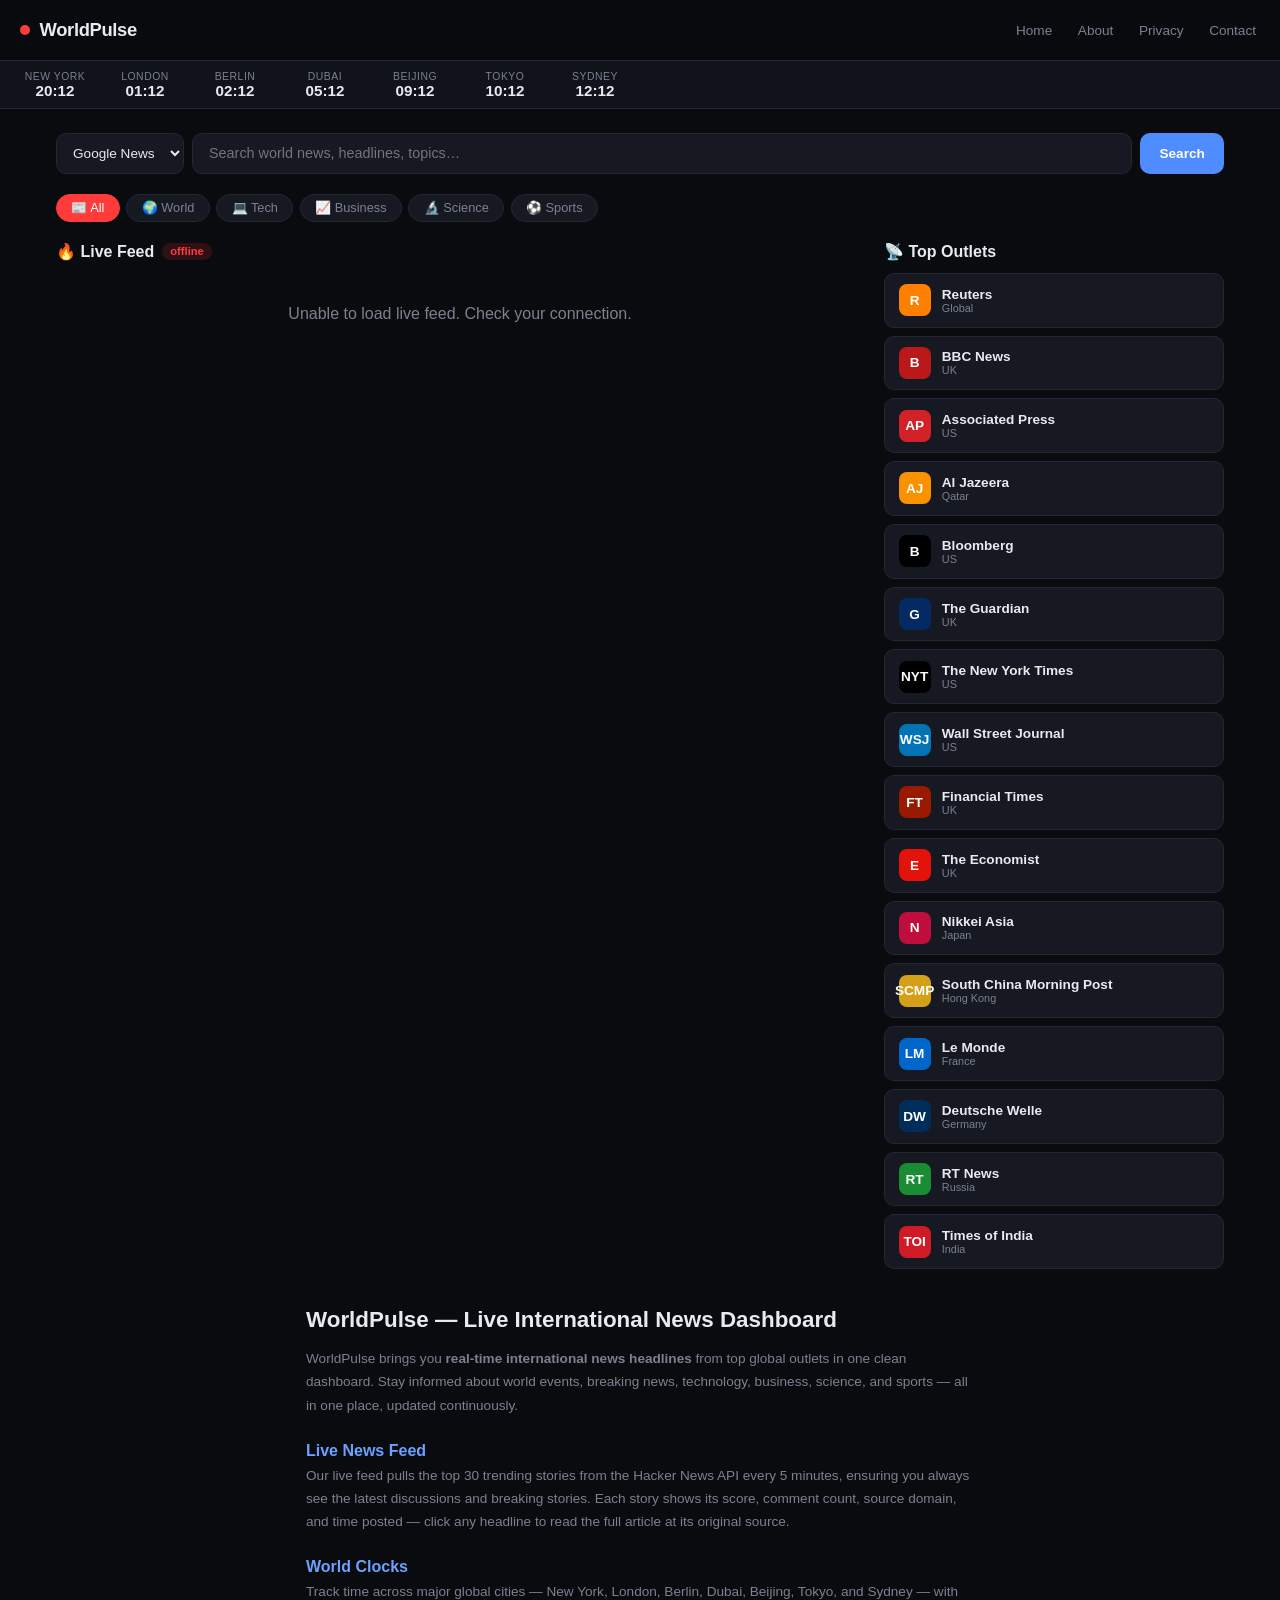
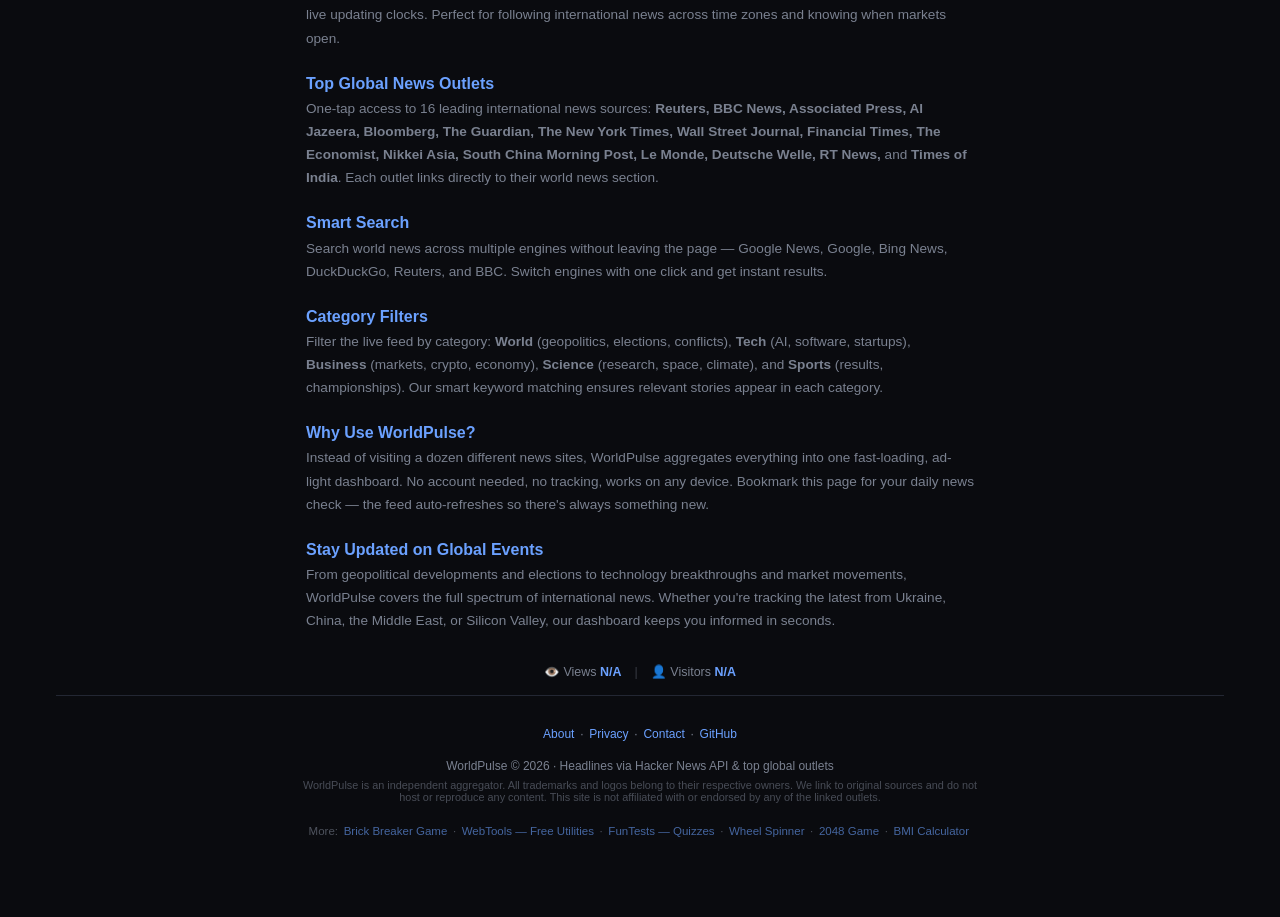
==== index.html @ 5a109877 "Migrate URLs to jimmywithfiona.com/worldpulse/" ====
<!DOCTYPE html>
<html lang="en">
<head>
    <meta charset="UTF-8">
    <meta name="google-site-verification" content="8pWlGBDNMEfOXrn8owgpIhwnzhMvEbZH9gwOwzycwwc" />
    <link rel="preconnect" href="https://pagead2.googlesyndication.com">
    <link rel="dns-prefetch" href="https://pagead2.googlesyndication.com">
    <link rel="preconnect" href="https://api.counterapi.dev">
    <link rel="dns-prefetch" href="https://api.counterapi.dev">
    <meta name="viewport" content="width=device-width, initial-scale=1.0">
    <meta name="theme-color" content="#0a0b0f">
    <meta name="description" content="WorldPulse — Live international news dashboard with real-time headlines, world clocks, and top global outlets.">
    <meta name="author" content="WorldPulse">
    <meta name="robots" content="index, follow">
    <link rel="canonical" href="https://jimmywithfiona.com/">

    <meta name="keywords" content="WorldPulse, WorldPulse, Live International News Dashboard">
    <meta property="og:type" content="website">
    <meta property="og:site_name" content="WorldPulse">
    <meta property="og:locale" content="en_US">
    <meta property="og:title" content="WorldPulse · Live International News Dashboard">
    <meta property="og:description" content="WorldPulse — Live international news dashboard with real-time headlines, world clocks, and top global outlets.">
    <meta property="og:url" content="https://jimmywithfiona.com/worldpulse/">
    <meta property="og:image" content="https://jimmywithfiona.com/worldpulse/favicon.svg">
    <meta name="twitter:card" content="summary">
    <meta name="twitter:title" content="WorldPulse · Live International News Dashboard">
    <meta name="twitter:description" content="WorldPulse — Live international news dashboard with real-time headlines, world clocks, and top global outlets.">
    <meta name="twitter:image" content="https://jimmywithfiona.com/worldpulse/favicon.svg">
    <script async src="https://pagead2.googlesyndication.com/pagead/js/adsbygoogle.js?client=ca-pub-1840337371416691" crossorigin="anonymous"></script>

    <!-- Favicon -->
    <link rel="icon" type="image/svg+xml" href="favicon.svg">
    <link rel="apple-touch-icon" href="favicon.svg">
    <meta name="apple-mobile-web-app-title" content="WorldPulse">

    <!-- Open Graph -->

    <!-- Twitter Card -->

    <title>WorldPulse · Live International News Dashboard</title>

    <!-- Structured Data -->
    <script type="application/ld+json">
    {
      "@context": "https://schema.org",
      "@type": "WebSite",
      "name": "WorldPulse",
      "alternateName": "WorldPulse News",
      "url": "https://jimmywithfiona.com/worldpulse/",
      "description": "Live international news dashboard with real-time headlines, world clocks, and top global outlets",
      "potentialAction": {
        "@type": "SearchAction",
        "target": {
          "@type": "EntryPoint",
          "urlTemplate": "https://jimmywithfiona.com/worldpulse/?q={search_term_string}"
        },
        "query-input": "required name=search_term_string"
      },
      "publisher": {
        "@type": "Organization",
        "name": "WorldPulse",
        "url": "https://jimmywithfiona.com/worldpulse/"
      }
    }
    </script>
    <style>
        * { margin: 0; padding: 0; box-sizing: border-box; }
        :root {
            --bg: #0a0b0f;
            --bg-2: #11131a;
            --card: #161922;
            --border: #232733;
            --text: #e8eaf0;
            --text-dim: #7a8190;
            --red: #ff3b3b;
            --red-glow: rgba(255,59,59,0.15);
            --accent: #4f8cff;
            --accent-hover: #6ba1ff;
            --green: #2ecc71;
        }
        body {
            font-family: -apple-system, BlinkMacSystemFont, "Segoe UI", Roboto, "Helvetica Neue", sans-serif;
            background: var(--bg);
            color: var(--text);
            min-height: 100vh;
            overflow-x: hidden;
        }

        /* ===== Top bar ===== */
        .topbar {
            background: var(--bg-2);
            border-bottom: 1px solid var(--border);
            padding: 0.75rem 1.25rem;
            display: flex;
            align-items: center;
            justify-content: space-between;
            flex-wrap: wrap;
            gap: 0.5rem;
            position: sticky;
            top: 0;
            z-index: 50;
            backdrop-filter: blur(12px);
            background: rgba(10,11,15,0.92);
        }
        .brand {
            display: flex;
            align-items: center;
            gap: 0.6rem;
            font-weight: 800;
            font-size: 1.15rem;
            letter-spacing: -0.02em;
        }
        .live-dot {
            width: 10px; height: 10px;
            background: var(--red);
            border-radius: 50%;
            animation: pulse 1.5s infinite;
        }
        @keyframes pulse {
            0% { box-shadow: 0 0 0 0 rgba(255,59,59,0.6); }
            70% { box-shadow: 0 0 0 8px rgba(255,59,59,0); }
            100% { box-shadow: 0 0 0 0 rgba(255,59,59,0); }
        }
        .nav-links { display: flex; gap: 1.1rem; flex-wrap: wrap; }
        .nav-links a { color: var(--text-dim); text-decoration: none; font-size: 0.85rem; transition: color .2s; }
        .nav-links a:hover { color: var(--text); }

        /* ===== Clocks ===== */
        .clocks {
            display: flex;
            gap: 1.25rem;
            padding: 0.6rem 1.25rem;
            background: var(--bg-2);
            border-bottom: 1px solid var(--border);
            overflow-x: auto;
            scrollbar-width: none;
        }
        .clocks::-webkit-scrollbar { display: none; }
        .clock {
            display: flex;
            flex-direction: column;
            align-items: center;
            min-width: 70px;
        }
        .clock-city { font-size: 0.65rem; color: var(--text-dim); text-transform: uppercase; letter-spacing: 0.05em; }
        .clock-time { font-size: 0.95rem; font-weight: 600; font-variant-numeric: tabular-nums; }

        /* ===== Container ===== */
        .container { max-width: 1200px; margin: 0 auto; padding: 1.5rem 1rem 3rem; }

        /* ===== Search ===== */
        .search-wrap {
            display: flex;
            gap: 0.5rem;
            margin-bottom: 1.25rem;
        }
        .search-wrap select {
            background: var(--card);
            color: var(--text);
            border: 1px solid var(--border);
            border-radius: 10px;
            padding: 0 0.75rem;
            font-size: 0.85rem;
            cursor: pointer;
            outline: none;
        }
        .search-wrap input {
            flex: 1;
            background: var(--card);
            color: var(--text);
            border: 1px solid var(--border);
            border-radius: 10px;
            padding: 0.7rem 1rem;
            font-size: 0.9rem;
            outline: none;
            transition: border-color .2s;
        }
        .search-wrap input:focus { border-color: var(--accent); }
        .search-wrap button {
            background: var(--accent);
            color: #fff;
            border: none;
            border-radius: 10px;
            padding: 0 1.2rem;
            font-size: 0.85rem;
            font-weight: 600;
            cursor: pointer;
            transition: background .2s;
        }
        .search-wrap button:hover { background: var(--accent-hover); }

        /* ===== Tabs ===== */
        .tabs {
            display: flex;
            gap: 0.4rem;
            margin-bottom: 1.25rem;
            flex-wrap: wrap;
        }
        .tab {
            background: var(--card);
            border: 1px solid var(--border);
            color: var(--text-dim);
            padding: 0.35rem 0.9rem;
            border-radius: 999px;
            font-size: 0.8rem;
            cursor: pointer;
            transition: all .2s;
            user-select: none;
        }
        .tab:hover { color: var(--text); }
        .tab.active { background: var(--red); color: #fff; border-color: var(--red); }

        /* ===== Layout: feed + sidebar ===== */
        .layout {
            display: grid;
            grid-template-columns: 1fr 340px;
            gap: 1.25rem;
        }
        @media (max-width: 860px) {
            .layout { grid-template-columns: 1fr; }
        }

        /* ===== Live feed ===== */
        .feed-header {
            display: flex;
            align-items: center;
            gap: 0.5rem;
            margin-bottom: 0.75rem;
        }
        .feed-header h2 { font-size: 1rem; font-weight: 700; }
        .feed-header .count {
            font-size: 0.7rem;
            background: var(--red-glow);
            color: var(--red);
            padding: 0.15rem 0.5rem;
            border-radius: 999px;
            font-weight: 600;
        }
        .feed { display: flex; flex-direction: column; gap: 0.6rem; }
        .story {
            background: var(--card);
            border: 1px solid var(--border);
            border-radius: 12px;
            padding: 0.9rem 1rem;
            text-decoration: none;
            color: var(--text);
            transition: transform .12s, border-color .12s;
            display: block;
        }
        .story:hover { transform: translateX(3px); border-color: var(--accent); }
        .story-title { font-size: 0.92rem; font-weight: 600; line-height: 1.4; margin-bottom: 0.35rem; }
        .story-meta { font-size: 0.72rem; color: var(--text-dim); display: flex; gap: 0.75rem; flex-wrap: wrap; }
        .story-meta .score { color: var(--green); font-weight: 600; }
        .skeleton {
            background: linear-gradient(90deg, var(--card) 25%, var(--bg-2) 50%, var(--card) 75%);
            background-size: 200% 100%;
            animation: shimmer 1.5s infinite;
            border-radius: 12px;
            height: 64px;
        }
        @keyframes shimmer { 0% { background-position: 200% 0; } 100% { background-position: -200% 0; } }

        /* ===== Sidebar: outlets ===== */
        .sidebar h2 { font-size: 1rem; font-weight: 700; margin-bottom: 0.75rem; }
        .outlets { display: flex; flex-direction: column; gap: 0.5rem; }
        .outlet {
            display: flex;
            align-items: center;
            gap: 0.7rem;
            background: var(--card);
            border: 1px solid var(--border);
            border-radius: 10px;
            padding: 0.65rem 0.85rem;
            text-decoration: none;
            color: var(--text);
            transition: border-color .15s, transform .15s;
        }
        .outlet:hover { border-color: var(--accent); transform: translateX(2px); }
        .outlet-badge {
            width: 32px; height: 32px;
            border-radius: 8px;
            display: flex; align-items: center; justify-content: center;
            font-weight: 700;
            font-size: 0.85rem;
            flex-shrink: 0;
            color: #fff;
        }
        .outlet-name { font-size: 0.85rem; font-weight: 600; }
        .outlet-region { font-size: 0.68rem; color: var(--text-dim); }

        /* ===== Footer ===== */
        .stats {
            text-align: center;
            margin: 2rem 0 1rem;
            font-size: 0.78rem;
            color: var(--text-dim);
        }
        .stats strong { color: var(--accent-hover); font-variant-numeric: tabular-nums; }
        .stat-divider { margin: 0 0.6rem; opacity: 0.4; }
        footer {
            text-align: center;
            padding: 1.25rem;
            color: var(--text-dim);
            font-size: 0.75rem;
            border-top: 1px solid var(--border);
        }
        footer a { color: var(--accent-hover); text-decoration: none; }
    

    /* UX fixes: touch targets, font sizes */
    @media (max-width: 768px) {
        .navbar .nav-links a {
            padding: 0.5rem 0.3rem;
            min-height: 44px;
            display: flex;
            align-items: center;
        }
        .navbar { padding: 0.5rem 0.75rem; }
        .navbar .brand { font-size: 0.95rem; }
        .navbar .nav-links { gap: 0.3rem; }
        input[type="text"], input[type="number"], select, textarea {
            font-size: 16px !important;
        }
        .tab { min-height: 44px; display: flex; align-items: center; }
        .preset-btn { min-height: 44px; }
        .unit-toggle button { min-height: 44px; padding: 0.5rem 0.75rem; }
        .btn { min-height: 44px; }
        .legend-item, .outlet { min-height: 44px; }
    }
    /* Scroll to top button */
    .scroll-top {
        position: fixed;
        bottom: 1.5rem;
        right: 1.5rem;
        width: 44px;
        height: 44px;
        border-radius: 50%;
        background: var(--accent, #4f8cff);
        color: #fff;
        border: none;
        cursor: pointer;
        font-size: 1.2rem;
        display: none;
        z-index: 100;
        align-items: center;
        justify-content: center;
        box-shadow: 0 2px 12px rgba(0,0,0,0.3);
        transition: opacity 0.3s;
    }
    .scroll-top.visible { display: flex; }

    
    /* UX: touch targets + mobile fixes */
    body { overflow-x: hidden !important; }
    .nav-links a, .navbar .nav-links a, .topbar .nav-links a {
        display: inline-flex; align-items: center;
        min-height: 36px; padding: 0.4rem 0.25rem;
    }
    footer a, footer p a {
        display: inline-block; min-height: 36px; line-height: 36px;
        padding: 0 0.15rem;
    }
    @media (max-width: 768px) {
        .nav-links a, .navbar .nav-links a, .topbar .nav-links a, footer a {
            min-height: 44px !important; line-height: 44px;
            padding: 0 0.3rem;
        }
        .nav-links, .navbar .nav-links, .topbar .nav-links { flex-wrap: wrap; gap: 0.2rem; }
        input, select, textarea { font-size: 16px !important; }
        .tab, .preset-btn, .unit-toggle button, .btn { min-height: 44px; }
        .tool-link, .outlet, .story, .quiz-option { min-height: 44px; }
    }    .navbar .nav-links a, .topbar .nav-links a, .nav-links a {
        padding: 0.5rem 0.25rem;
        min-height: 36px;
        display: inline-flex;
        align-items: center;
    }
    body { overflow-x: hidden; }
    @media (max-width: 768px) {
        .navbar .nav-links a, .topbar .nav-links a, .nav-links a {
            min-height: 44px;
            padding: 0.5rem 0.4rem;
        }
        .navbar .nav-links, .topbar .nav-links, .nav-links {
            flex-wrap: wrap;
            gap: 0.2rem;
        }
        input, select, textarea { font-size: 16px !important; }
        .tab, .preset-btn, .unit-toggle button, .btn { min-height: 44px; }
    }

    

/* === UX Final: all links touch-friendly on mobile === */
@media (max-width: 768px) {
    a { min-height: 44px; display: inline-flex; align-items: center; }
    .tool-card a, .seo-section a, .result a { display: inline-block; min-height: 44px; line-height: 44px; }
    .navbar .brand { min-height: 44px; }
    button { min-height: 44px; }
}

    </style>
</head>
<body>

<!-- Top bar -->
<header class="topbar">
    <div class="brand">
        <span class="live-dot"></span>
        WorldPulse
    </div>
    <div class="nav-links">
        <a href="index.html">Home</a>
        <a href="about.html">About</a>
        <a href="privacy.html">Privacy</a>
        <a href="contact.html">Contact</a>
    </div>
</header>

<!-- World clocks -->
<div class="clocks" id="clocks"></div>

<main class="container">
    <!-- Search -->
    <div class="search-wrap">
        <select id="engine">
            <option value="https://news.google.com/search?q=">Google News</option>
            <option value="https://www.google.com/search?q=">Google</option>
            <option value="https://www.bing.com/news/search?q=">Bing News</option>
            <option value="https://duckduckgo.com/?q=">DuckDuckGo</option>
            <option value="https://www.reuters.com/site-search/?query=">Reuters</option>
            <option value="https://www.bbc.co.uk/search?q=">BBC</option>
        </select>
        <input id="q" type="text" placeholder="Search world news, headlines, topics…" />
        <button onclick="doSearch()">Search</button>
    </div>

    <!-- Category tabs -->
    <div class="tabs">
        <div class="tab active" data-cat="all">📰 All</div>
        <div class="tab" data-cat="world">🌍 World</div>
        <div class="tab" data-cat="tech">💻 Tech</div>
        <div class="tab" data-cat="business">📈 Business</div>
        <div class="tab" data-cat="science">🔬 Science</div>
        <div class="tab" data-cat="sports">⚽ Sports</div>
    </div>

    <!-- Main layout -->
    <div class="layout">
        <!-- Live feed -->
        <div>
            <div class="feed-header">
                <h2>🔥 Live Feed</h2>
                <span class="count" id="feedCount">loading…</span>
            </div>
            <div class="feed" id="feed">
                <div class="skeleton"></div>
                <div class="skeleton"></div>
                <div class="skeleton"></div>
                <div class="skeleton"></div>
                <div class="skeleton"></div>
            </div>
        </div>

        <!-- Sidebar: outlets -->
        <div class="sidebar">
            <h2>📡 Top Outlets</h2>
            <div class="outlets" id="outlets"></div>
        </div>
    </div>

    <!-- Static SEO content for crawlers -->
    <section style="max-width:700px;margin:2rem auto;color:var(--text-dim);font-size:0.85rem;line-height:1.7;padding:0 1rem;">
        <h1 style="font-size:1.4rem;color:var(--text);margin-bottom:0.5rem;">WorldPulse — Live International News Dashboard</h1>
        <p>WorldPulse brings you <strong>real-time international news headlines</strong> from top global outlets in one clean dashboard. Stay informed about world events, breaking news, technology, business, science, and sports — all in one place, updated continuously.</p>
        <h2 style="font-size:1rem;color:var(--accent-hover);margin-top:1.25rem;">Live News Feed</h2>
        <p>Our live feed pulls the top 30 trending stories from the Hacker News API every 5 minutes, ensuring you always see the latest discussions and breaking stories. Each story shows its score, comment count, source domain, and time posted — click any headline to read the full article at its original source.</p>
        <h2 style="font-size:1rem;color:var(--accent-hover);margin-top:1.25rem;">World Clocks</h2>
        <p>Track time across major global cities — New York, London, Berlin, Dubai, Beijing, Tokyo, and Sydney — with live updating clocks. Perfect for following international news across time zones and knowing when markets open.</p>
        <h2 style="font-size:1rem;color:var(--accent-hover);margin-top:1.25rem;">Top Global News Outlets</h2>
        <p>One-tap access to 16 leading international news sources: <strong>Reuters, BBC News, Associated Press, Al Jazeera, Bloomberg, The Guardian, The New York Times, Wall Street Journal, Financial Times, The Economist, Nikkei Asia, South China Morning Post, Le Monde, Deutsche Welle, RT News,</strong> and <strong>Times of India</strong>. Each outlet links directly to their world news section.</p>
        <h2 style="font-size:1rem;color:var(--accent-hover);margin-top:1.25rem;">Smart Search</h2>
        <p>Search world news across multiple engines without leaving the page — Google News, Google, Bing News, DuckDuckGo, Reuters, and BBC. Switch engines with one click and get instant results.</p>
        <h2 style="font-size:1rem;color:var(--accent-hover);margin-top:1.25rem;">Category Filters</h2>
        <p>Filter the live feed by category: <strong>World</strong> (geopolitics, elections, conflicts), <strong>Tech</strong> (AI, software, startups), <strong>Business</strong> (markets, crypto, economy), <strong>Science</strong> (research, space, climate), and <strong>Sports</strong> (results, championships). Our smart keyword matching ensures relevant stories appear in each category.</p>
        <h2 style="font-size:1rem;color:var(--accent-hover);margin-top:1.25rem;">Why Use WorldPulse?</h2>
        <p>Instead of visiting a dozen different news sites, WorldPulse aggregates everything into one fast-loading, ad-light dashboard. No account needed, no tracking, works on any device. Bookmark this page for your daily news check — the feed auto-refreshes so there's always something new.</p>
        <h2 style="font-size:1rem;color:var(--accent-hover);margin-top:1.25rem;">Stay Updated on Global Events</h2>
        <p>From geopolitical developments and elections to technology breakthroughs and market movements, WorldPulse covers the full spectrum of international news. Whether you're tracking the latest from Ukraine, China, the Middle East, or Silicon Valley, our dashboard keeps you informed in seconds.</p>
    </section>

    <!-- Stats -->
    <div class="stats">
        👁️ Views <strong id="pv">-</strong>
        <span class="stat-divider">|</span>
        👤 Visitors <strong id="uv">-</strong>
    </div>

    <footer>
        <p>
            <a href="about.html">About</a> ·
            <a href="privacy.html">Privacy</a> ·
            <a href="contact.html">Contact</a> ·
            <a href="https://github.com/JimmyLLLL/JimmyLLLL.github.io">GitHub</a>
        </p>
        <p style="margin-top:0.4rem;">WorldPulse © 2026 · Headlines via Hacker News API & top global outlets</p>
        <p style="margin-top:0.4rem; font-size:0.68rem; opacity:0.55; max-width:680px; margin-left:auto; margin-right:auto;">WorldPulse is an independent aggregator. All trademarks and logos belong to their respective owners. We link to original sources and do not host or reproduce any content. This site is not affiliated with or endorsed by any of the linked outlets.</p>
    
    <div style="margin-top:0.6rem;font-size:0.72rem;opacity:0.6;">More: <a href="https://jimmywithfiona.com/brick-breaker/">Brick Breaker Game</a> · <a href="https://jimmywithfiona.com/web-tools/">WebTools — Free Utilities</a> · <a href="https://jimmywithfiona.com/fun-tests/">FunTests — Quizzes</a> · <a href="https://jimmywithfiona.com/wheel-spinner/">Wheel Spinner</a> · <a href="https://jimmywithfiona.com/game-2048/">2048 Game</a> · <a href="https://jimmywithfiona.com/bmi-calculator/">BMI Calculator</a></div>
</footer>
</main>
</div>

<script>
// ===== World clocks =====
const CITIES = [
    { city: "New York", tz: "America/New_York" },
    { city: "London", tz: "Europe/London" },
    { city: "Berlin", tz: "Europe/Berlin" },
    { city: "Dubai", tz: "Asia/Dubai" },
    { city: "Beijing", tz: "Asia/Shanghai" },
    { city: "Tokyo", tz: "Asia/Tokyo" },
    { city: "Sydney", tz: "Australia/Sydney" },
];
const clocksEl = document.getElementById("clocks");
CITIES.forEach(c => {
    const div = document.createElement("div");
    div.className = "clock";
    div.innerHTML = `<span class="clock-city">${c.city}</span><span class="clock-time" data-tz="${c.tz}"></span>`;
    clocksEl.appendChild(div);
});
function tickClocks() {
    document.querySelectorAll(".clock-time").forEach(el => {
        el.textContent = new Date().toLocaleTimeString("en-US", {
            timeZone: el.dataset.tz, hour: "2-digit", minute: "2-digit", hour12: false
        });
    });
}
tickClocks();
setInterval(tickClocks, 1000);

// ===== Outlets =====
const OUTLETS = [
    { name: "Reuters", region: "Global", badge: "R", color: "#ff8000", url: "https://www.reuters.com/world/" },
    { name: "BBC News", region: "UK", badge: "B", color: "#bb1919", url: "https://www.bbc.com/news/world" },
    { name: "Associated Press", region: "US", badge: "AP", color: "#d22228", url: "https://apnews.com/hub/world-news" },
    { name: "Al Jazeera", region: "Qatar", badge: "AJ", color: "#fa9200", url: "https://www.aljazeera.com/news/" },
    { name: "Bloomberg", region: "US", badge: "B", color: "#000000", url: "https://www.bloomberg.com/world" },
    { name: "The Guardian", region: "UK", badge: "G", color: "#052962", url: "https://www.theguardian.com/world" },
    { name: "The New York Times", region: "US", badge: "NYT", color: "#000000", url: "https://www.nytimes.com/section/world" },
    { name: "Wall Street Journal", region: "US", badge: "WSJ", color: "#0274b6", url: "https://www.wsj.com/news/world" },
    { name: "Financial Times", region: "UK", badge: "FT", color: "#991901", url: "https://www.ft.com/world" },
    { name: "The Economist", region: "UK", badge: "E", color: "#e3120b", url: "https://www.economist.com/" },
    { name: "Nikkei Asia", region: "Japan", badge: "N", color: "#bf0d3e", url: "https://asia.nikkei.com/" },
    { name: "South China Morning Post", region: "Hong Kong", badge: "SCMP", color: "#d4a017", url: "https://www.scmp.com/news/world" },
    { name: "Le Monde", region: "France", badge: "LM", color: "#0066cc", url: "https://www.lemonde.fr/en/" },
    { name: "Deutsche Welle", region: "Germany", badge: "DW", color: "#002d5b", url: "https://www.dw.com/en/top-stories/s-1439" },
    { name: "RT News", region: "Russia", badge: "RT", color: "#1a8c34", url: "https://www.rt.com/news/" },
    { name: "Times of India", region: "India", badge: "TOI", color: "#cf1b27", url: "https://timesofindia.indiatimes.com/world" },
];
const outletsEl = document.getElementById("outlets");
function renderOutlets() {
    outletsEl.innerHTML = "";
    OUTLETS.forEach(o => {
        const a = document.createElement("a");
        a.className = "outlet";
        a.href = o.url;
        a.target = "_blank";
        a.rel = "noopener";
        a.innerHTML = `
            <div class="outlet-badge" style="background:${o.color}">${o.badge}</div>
            <div>
                <div class="outlet-name">${o.name}</div>
                <div class="outlet-region">${o.region}</div>
            </div>`;
        outletsEl.appendChild(a);
    });
}
renderOutlets();

// ===== Live feed (Hacker News API) =====
const HN_TOP = "https://hacker-news.firebaseio.com/v0/topstories.json";
const HN_ITEM = id => `https://hacker-news.firebaseio.com/v0/item/${id}.json`;
const feedEl = document.getElementById("feed");
const feedCountEl = document.getElementById("feedCount");
let allStories = [];

async function loadFeed() {
    try {
        const res = await fetch(HN_TOP);
        const ids = await res.json();
        const top = ids.slice(0, 30);
        const stories = await Promise.all(
            top.map(id => fetch(HN_ITEM(id)).then(r => r.json()).catch(() => null))
        );
        allStories = stories.filter(s => s && s.title);
        renderFeed(allStories);
    } catch (e) {
        feedEl.innerHTML = '<div style="color:var(--text-dim);padding:2rem;text-align:center;">Unable to load live feed. Check your connection.</div>';
        feedCountEl.textContent = "offline";
    }
}

function renderFeed(stories) {
    feedEl.innerHTML = "";
    feedCountEl.textContent = stories.length + " stories";
    if (stories.length === 0) {
        feedEl.innerHTML = '<div style="color:var(--text-dim);padding:1rem;">No stories in this category.</div>';
        return;
    }
    stories.slice(0, 20).forEach(s => {
        let host = "news.ycombinator.com";
        try { if (s.url) host = new URL(s.url).hostname.replace("www.", ""); } catch (e) {}
        const time = timeAgo(s.time);
        const safeTitle = s.title.replace(/&/g, "&amp;").replace(/</g, "&lt;").replace(/>/g, "&gt;");
        const a = document.createElement("a");
        a.className = "story";
        a.href = s.url || `https://news.ycombinator.com/item?id=${s.id}`;
        a.target = "_blank";
        a.rel = "noopener";
        a.innerHTML = `
            <div class="story-title">${safeTitle}</div>
            <div class="story-meta">
                <span class="score">▲ ${s.score}</span>
                <span>${s.descendants || 0} comments</span>
                <span>${host}</span>
                <span>${time}</span>
            </div>`;
        feedEl.appendChild(a);
    });
}

function timeAgo(unix) {
    const diff = Date.now() / 1000 - unix;
    if (diff < 3600) return Math.floor(diff / 60) + "m ago";
    if (diff < 86400) return Math.floor(diff / 3600) + "h ago";
    return Math.floor(diff / 86400) + "d ago";
}

// Category filter — keywords use word-boundary matching to avoid false positives
const CAT_KEYWORDS = {
    tech: ["ai", "software", "code", "app", "tech", "google", "apple", "microsoft", "linux", "python", "javascript", "api", "cloud", "cyber", "data", "robot", "chip", "gpu", "openai", "gpt", "llm", "algorithm", "developer", "programming", "github", "startup", "saas", "framework", "compiler", "database", "server", "kernel", "rust", "typescript", "react", "node"],
    business: ["market", "stock", "startup", "fund", "billion", "deal", "ipo", "economy", "trade", "crypto", "bitcoin", "fed", "inflation", "acquisition", "revenue", "profit", "earnings", "investor", "valuation", "venture", "hedge", "layoff", "fired", "ceo", "cfo"],
    science: ["science", "research", "study", "space", "nasa", "physics", "biology", "climate", "quantum", "dna", "mars", "telescope", "particle", "neuroscience", "math", "fossil", "species", "genome", "experiment", "astronomy", "chemistry", "evolution"],
    sports: ["olympic", "football", "soccer", "basketball", "tennis", "formula 1", "athlete", "championship", "tournament", "medal", "nba", "nfl", "mlb", "nhl", "world cup", "marathon", "boxing", "ufc", "cricket", "baseball", "grand slam", "playoff", "super bowl"],
    world: ["world", "war", "ukraine", "russia", "china", "israel", "gaza", "iran", "trump", "biden", "election", "crisis", "attack", "summit", "treaty", "sanction", "nuclear", "missile", "military", "government", "parliament", "congress", "senate", "president", "minister", "dictator", "regime", "coup", "rebel", "refugee", "border", "tariff", "diplomacy", "embassy", "ceasefire", "invasion", "occupation", "humanitarian", "africa", "asia", "middle east", "europe", "korea", "japan", "india", "pakistan", "afghanistan", "iraq", "syria", "lebanon", "yemen", "taiwan", "palestin", "germany", "france"],
};
function filterByCategory(cat) {
    if (cat === "all") {
        renderFeed(allStories);
        return;
    }
    const kws = CAT_KEYWORDS[cat] || [];
    const patterns = kws.map(k => new RegExp("\\b" + k.replace(/[.*+?^${}()|[\]\\]/g, "\\$&") + "\\b", "i"));
    const filtered = allStories.filter(s =>
        patterns.some(p => p.test(s.title))
    );
    if (filtered.length) {
        renderFeed(filtered);
    } else {
        feedEl.innerHTML = '<div style="color:var(--text-dim);padding:2.5rem 1rem;text-align:center;font-size:0.9rem;">No stories in this category right now.<br>The live feed is tech-focused (Hacker News). Try <strong>All</strong> or <strong>Tech</strong> for more results.</div>';
        feedCountEl.textContent = "0 stories";
    }
}
document.querySelectorAll(".tab").forEach(t => {
    t.onclick = () => {
        document.querySelectorAll(".tab").forEach(x => x.classList.remove("active"));
        t.classList.add("active");
        filterByCategory(t.dataset.cat);
    };
});

// Search
function doSearch() {
    const q = document.getElementById("q").value.trim();
    if (!q) return;
    const e = document.getElementById("engine").value;
    window.open(e + encodeURIComponent(q), "_blank");
}
document.getElementById("q").addEventListener("keydown", e => {
    if (e.key === "Enter") doSearch();
});

// ===== View counter (CountAPI) =====
const NS = "jimmyllll-worldpulse";
const pvEl = document.getElementById("pv");
const uvEl = document.getElementById("uv");
fetch(`https://api.counterapi.dev/v1/${NS}/pv/up`)
    .then(r => r.json())
    .then(d => { pvEl.textContent = (d.count || 0).toLocaleString(); })
    .catch(() => { pvEl.textContent = "N/A"; });
const uvKey = "worldpulse_uv_counted";
if (!localStorage.getItem(uvKey)) {
    fetch(`https://api.counterapi.dev/v1/${NS}/uv/up`)
        .then(r => r.json())
        .then(d => { uvEl.textContent = (d.count || 0).toLocaleString(); localStorage.setItem(uvKey, "1"); })
        .catch(() => { uvEl.textContent = "N/A"; });
} else {
    fetch(`https://api.counterapi.dev/v1/${NS}/uv`)
        .then(r => r.json())
        .then(d => { uvEl.textContent = (d.count || 0).toLocaleString(); })
        .catch(() => { uvEl.textContent = "N/A"; });
}

// Start
loadFeed();
// Auto-refresh feed every 5 minutes
setInterval(loadFeed, 300000);
</script>
</body>
</html>
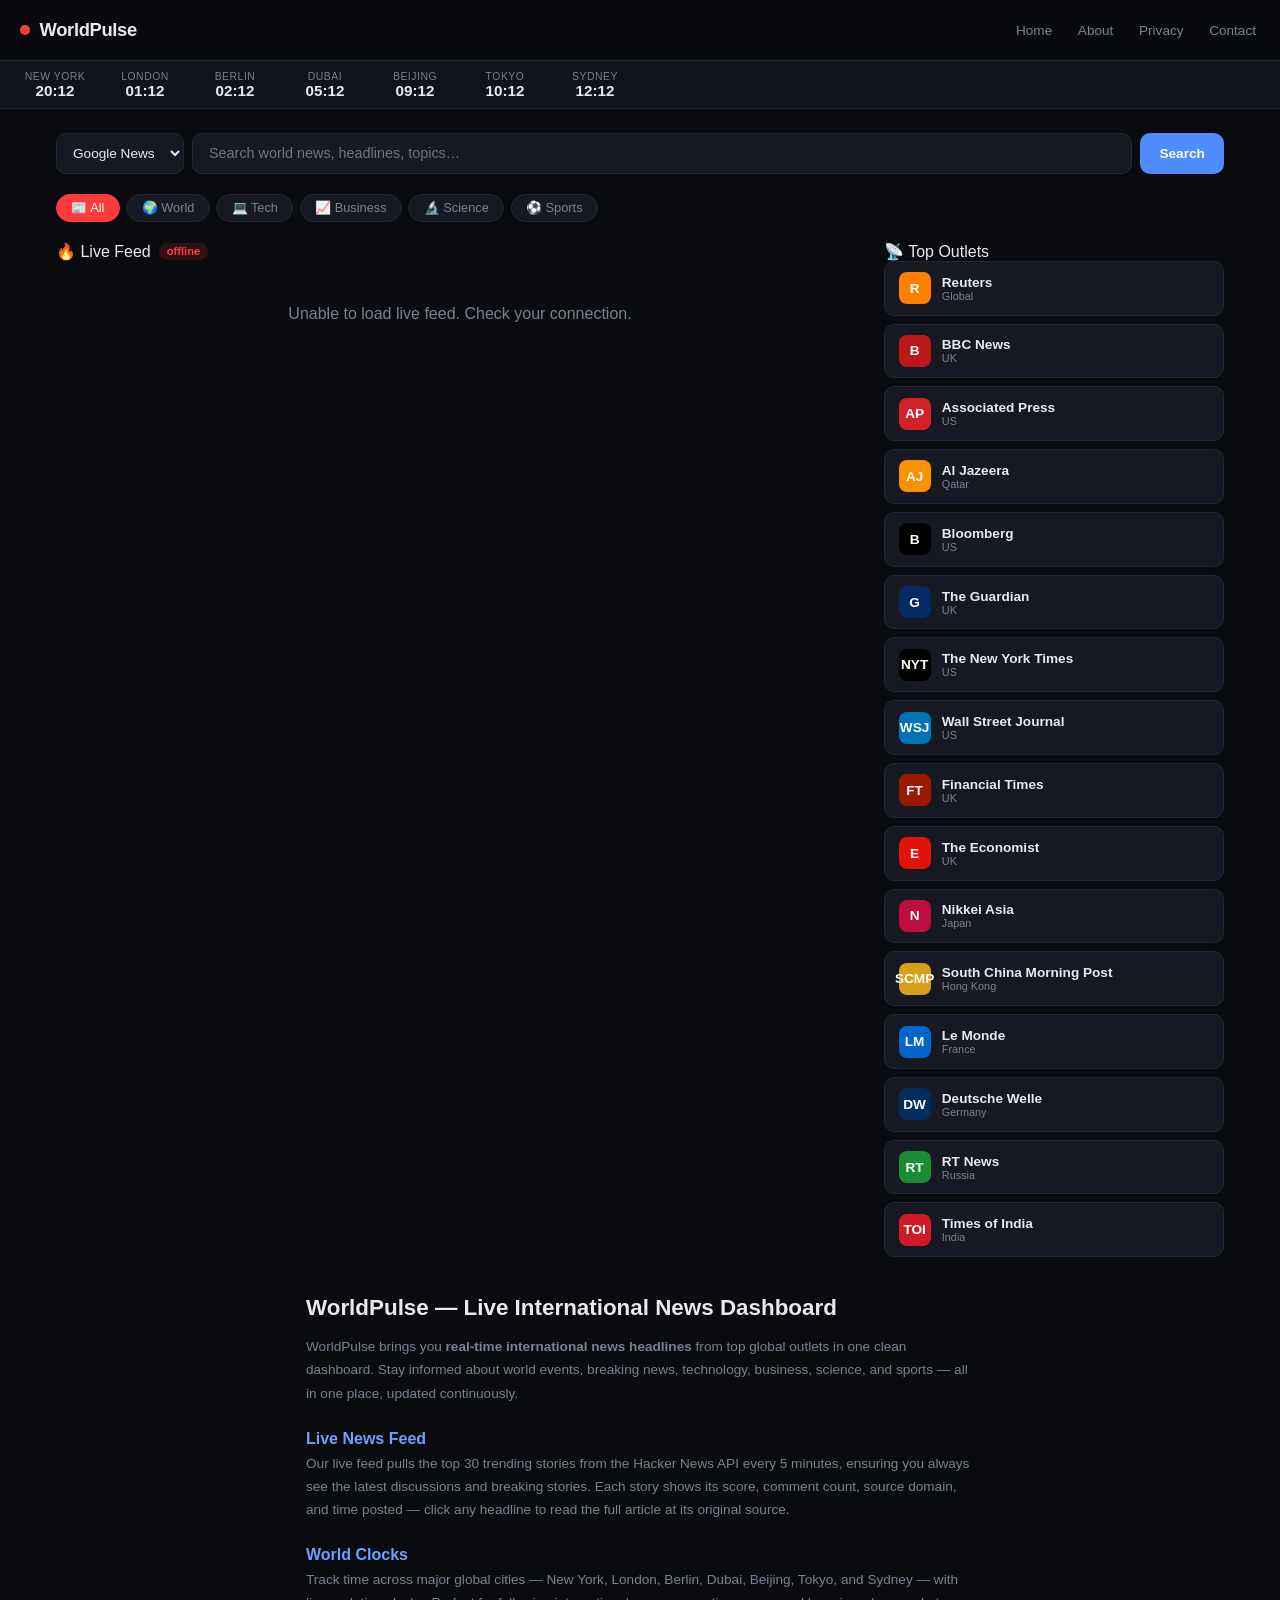
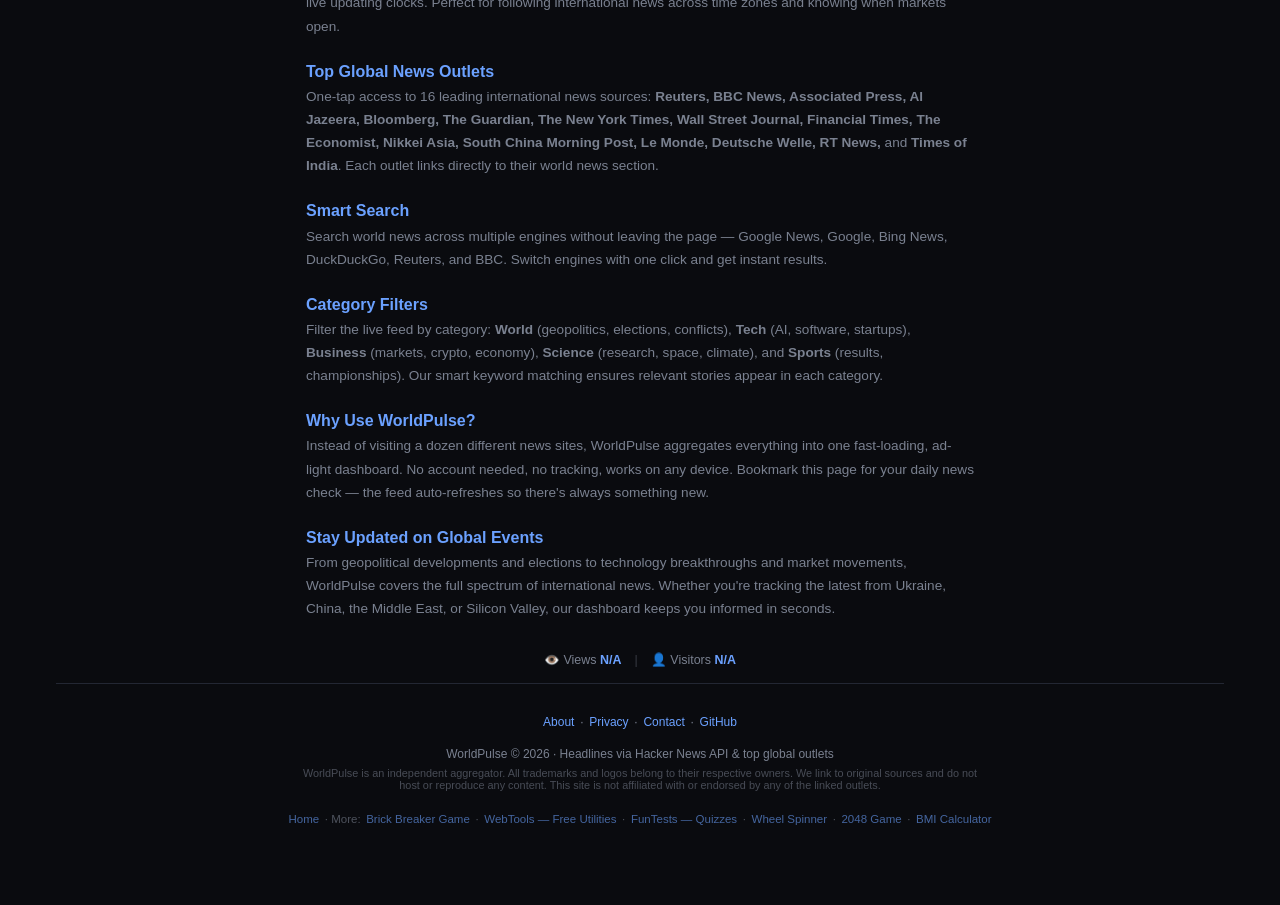
==== commit e216fa99: "SEO final: JSON-LD on home + fix anchor text + root links + heading order + semantic HTML + 404s" ====
--- a/index.html
+++ b/index.html
@@ -12,7 +12,7 @@
     <meta name="description" content="WorldPulse — Live international news dashboard with real-time headlines, world clocks, and top global outlets.">
     <meta name="author" content="WorldPulse">
     <meta name="robots" content="index, follow">
-    <link rel="canonical" href="https://jimmywithfiona.com/">
+    <link rel="canonical" href="https://jimmywithfiona.com/worldpulse/">
 
     <meta name="keywords" content="WorldPulse, WorldPulse, Live International News Dashboard">
     <meta property="og:type" content="website">
@@ -450,7 +450,7 @@
         <!-- Live feed -->
         <div>
             <div class="feed-header">
-                <h2>🔥 Live Feed</h2>
+                <div class="feed-title">🔥 Live Feed</div>
                 <span class="count" id="feedCount">loading…</span>
             </div>
             <div class="feed" id="feed">
@@ -464,7 +464,7 @@
 
         <!-- Sidebar: outlets -->
         <div class="sidebar">
-            <h2>📡 Top Outlets</h2>
+            <div class="feed-title">📡 Top Outlets</div>
             <div class="outlets" id="outlets"></div>
         </div>
     </div>
@@ -506,7 +506,7 @@
         <p style="margin-top:0.4rem;">WorldPulse © 2026 · Headlines via Hacker News API & top global outlets</p>
         <p style="margin-top:0.4rem; font-size:0.68rem; opacity:0.55; max-width:680px; margin-left:auto; margin-right:auto;">WorldPulse is an independent aggregator. All trademarks and logos belong to their respective owners. We link to original sources and do not host or reproduce any content. This site is not affiliated with or endorsed by any of the linked outlets.</p>
     
-    <div style="margin-top:0.6rem;font-size:0.72rem;opacity:0.6;">More: <a href="https://jimmywithfiona.com/brick-breaker/">Brick Breaker Game</a> · <a href="https://jimmywithfiona.com/web-tools/">WebTools — Free Utilities</a> · <a href="https://jimmywithfiona.com/fun-tests/">FunTests — Quizzes</a> · <a href="https://jimmywithfiona.com/wheel-spinner/">Wheel Spinner</a> · <a href="https://jimmywithfiona.com/game-2048/">2048 Game</a> · <a href="https://jimmywithfiona.com/bmi-calculator/">BMI Calculator</a></div>
+    <div style="margin-top:0.6rem;font-size:0.72rem;opacity:0.6;"><a href="https://jimmywithfiona.com/">Home</a> · More: <a href="https://jimmywithfiona.com/brick-breaker/">Brick Breaker Game</a> · <a href="https://jimmywithfiona.com/web-tools/">WebTools — Free Utilities</a> · <a href="https://jimmywithfiona.com/fun-tests/">FunTests — Quizzes</a> · <a href="https://jimmywithfiona.com/wheel-spinner/">Wheel Spinner</a> · <a href="https://jimmywithfiona.com/game-2048/">2048 Game</a> · <a href="https://jimmywithfiona.com/bmi-calculator/">BMI Calculator</a></div>
 </footer>
 </main>
 </div>
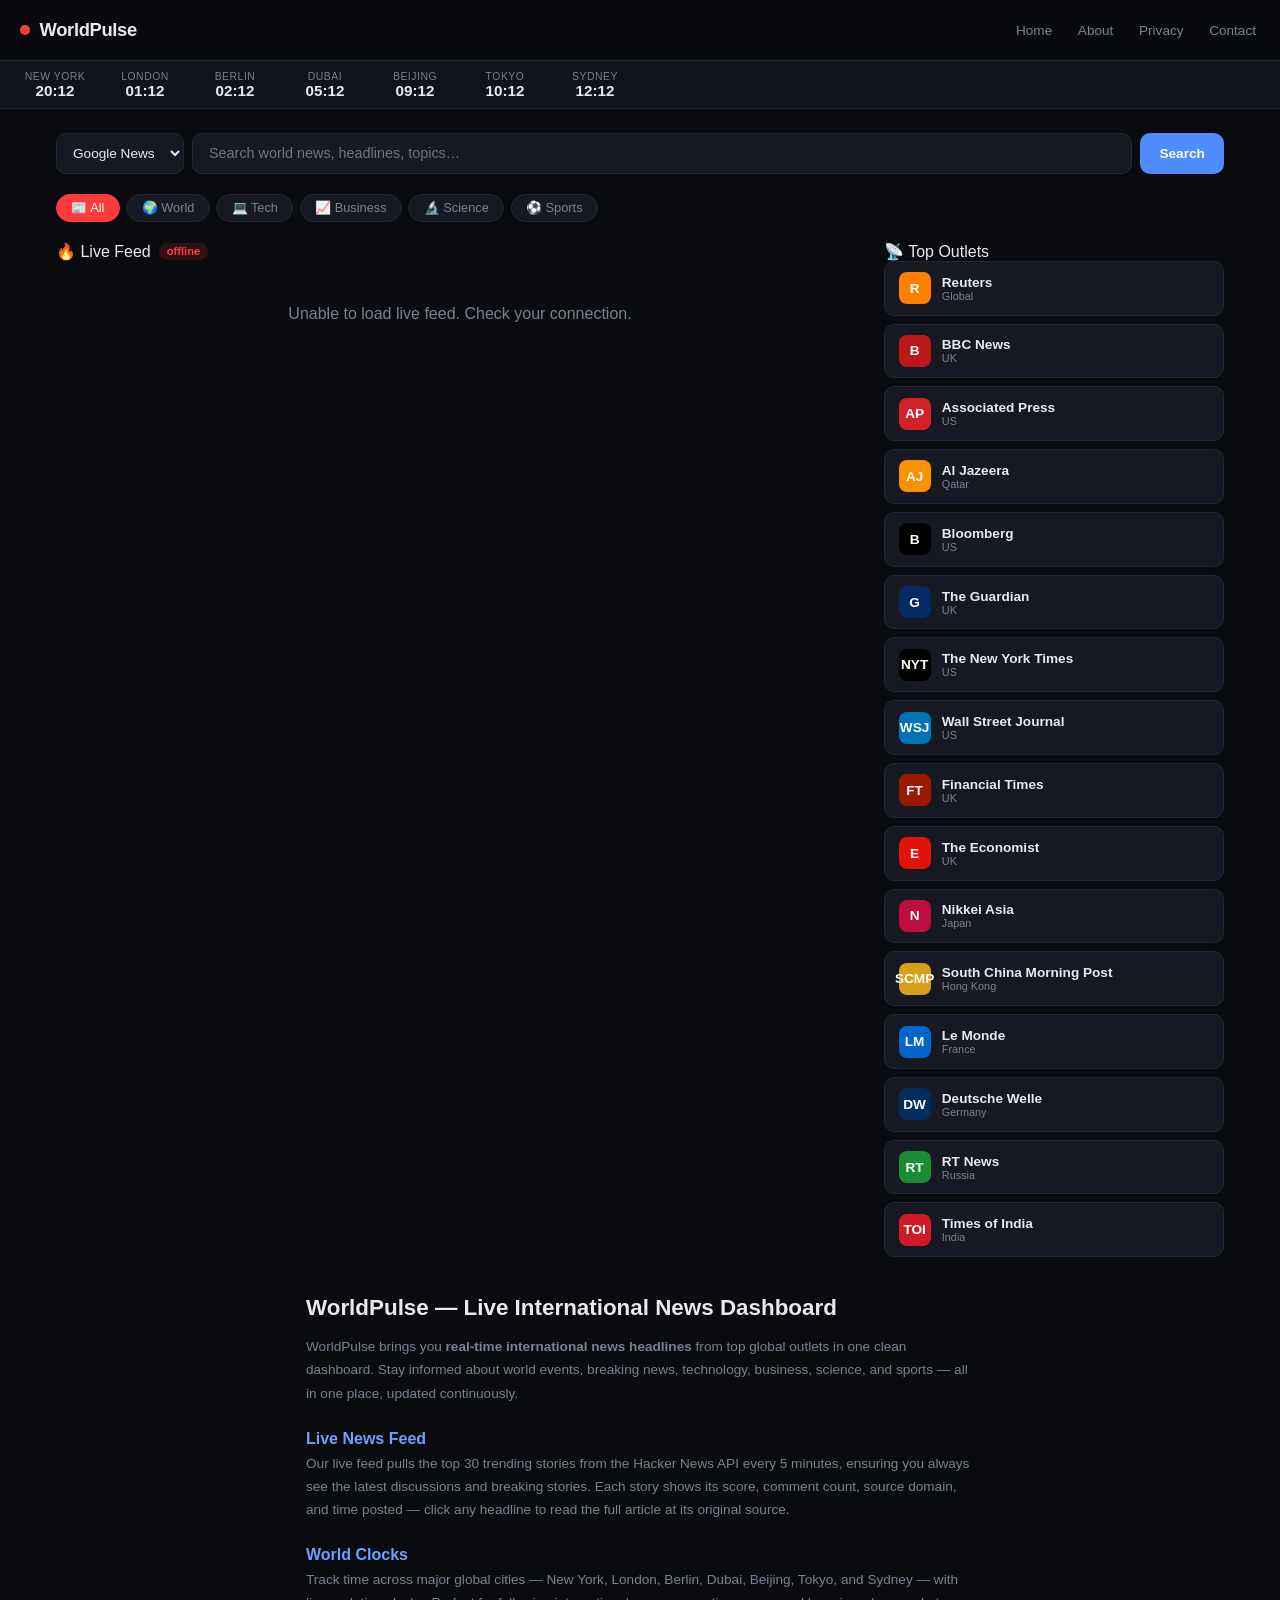
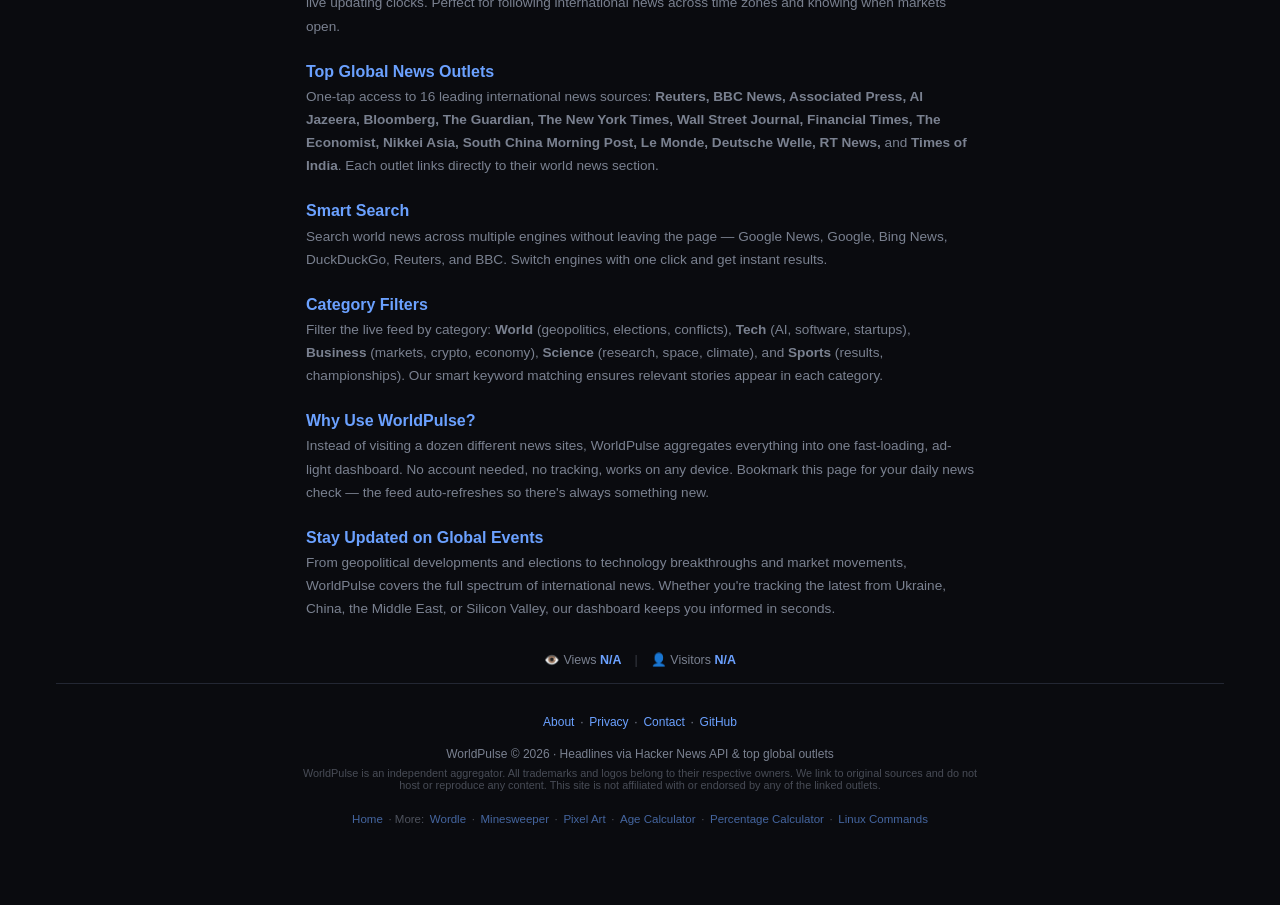
==== commit c8087851: "SEO fix: add OG PNG image, apple-touch-icon, summary_large_image card, .nojekyll, BreadcrumbList, cr" ====
--- a/index.html
+++ b/index.html
@@ -14,24 +14,23 @@
     <meta name="robots" content="index, follow">
     <link rel="canonical" href="https://jimmywithfiona.com/worldpulse/">
 
-    <meta name="keywords" content="WorldPulse, WorldPulse, Live International News Dashboard">
+    <meta name="keywords" content="worldpulse, international news, live news dashboard, world news, global headlines, news aggregator">
     <meta property="og:type" content="website">
     <meta property="og:site_name" content="WorldPulse">
     <meta property="og:locale" content="en_US">
     <meta property="og:title" content="WorldPulse · Live International News Dashboard">
     <meta property="og:description" content="WorldPulse — Live international news dashboard with real-time headlines, world clocks, and top global outlets.">
     <meta property="og:url" content="https://jimmywithfiona.com/worldpulse/">
-    <meta property="og:image" content="https://jimmywithfiona.com/worldpulse/favicon.svg">
-    <meta name="twitter:card" content="summary">
+    <meta property="og:image" content="https://jimmywithfiona.com/hello-github-pages/og.png">
+    <meta name="twitter:card" content="summary_large_image">
     <meta name="twitter:title" content="WorldPulse · Live International News Dashboard">
     <meta name="twitter:description" content="WorldPulse — Live international news dashboard with real-time headlines, world clocks, and top global outlets.">
-    <meta name="twitter:image" content="https://jimmywithfiona.com/worldpulse/favicon.svg">
+    <meta name="twitter:image" content="https://jimmywithfiona.com/hello-github-pages/og.png">
     <script async src="https://pagead2.googlesyndication.com/pagead/js/adsbygoogle.js?client=ca-pub-1840337371416691" crossorigin="anonymous"></script>
 
     <!-- Favicon -->
     <link rel="icon" type="image/svg+xml" href="favicon.svg">
-    <link rel="apple-touch-icon" href="favicon.svg">
-    <meta name="apple-mobile-web-app-title" content="WorldPulse">
+<link rel="apple-touch-icon" href="apple-touch-icon.png">    <meta name="apple-mobile-web-app-title" content="WorldPulse">
 
     <!-- Open Graph -->
 
@@ -400,6 +399,9 @@
 }
 
     </style>
+    <script type="application/ld+json">{"@context":"https://schema.org","@type":"WebApplication","name":"WorldPulse","url":"https://jimmywithfiona.com/worldpulse/","applicationCategory":"NewsApplication","operatingSystem":"Any (web browser)","description":"Live international news dashboard with real-time headlines, world clocks, and top global outlets","offers":{"@type":"Offer","price":"0","priceCurrency":"USD"}}</script>
+    <script type="application/ld+json">{"@context":"https://schema.org","@type":"FAQPage","mainEntity":[{"@type":"Question","name":"What is WorldPulse?","acceptedAnswer":{"@type":"Answer","text":"WorldPulse is a live international news dashboard that aggregates real-time headlines, world clocks, and top global news outlets into one clean, fast-loading page."}},{"@type":"Question","name":"Is WorldPulse free?","acceptedAnswer":{"@type":"Answer","text":"Yes, WorldPulse is 100% free with no account needed and no tracking. Just visit the page and start reading."}},{"@type":"Question","name":"What news sources does it use?","acceptedAnswer":{"@type":"Answer","text":"The live feed pulls top stories from the Hacker News API, and the sidebar links to 16 leading outlets including Reuters, BBC, AP, Al Jazeera, Bloomberg, The Guardian, NYT, WSJ, FT, and more."}},{"@type":"Question","name":"Can I customize the feed?","acceptedAnswer":{"@type":"Answer","text":"Yes, you can filter the feed by category (World, Tech, Business, Science, Sports) and search world news across multiple engines like Google News, Bing, DuckDuckGo, Reuters, and BBC."}}]}</script>
+    <script type="application/ld+json">{"@context":"https://schema.org","@type":"BreadcrumbList","itemListElement":[{"@type":"ListItem","position":1,"name":"Home","item":"https://jimmywithfiona.com/"},{"@type":"ListItem","position":2,"name":"WorldPulse","item":"https://jimmywithfiona.com/worldpulse/"}]}</script>
 </head>
 <body>
 
@@ -506,7 +508,7 @@
         <p style="margin-top:0.4rem;">WorldPulse © 2026 · Headlines via Hacker News API & top global outlets</p>
         <p style="margin-top:0.4rem; font-size:0.68rem; opacity:0.55; max-width:680px; margin-left:auto; margin-right:auto;">WorldPulse is an independent aggregator. All trademarks and logos belong to their respective owners. We link to original sources and do not host or reproduce any content. This site is not affiliated with or endorsed by any of the linked outlets.</p>
     
-    <div style="margin-top:0.6rem;font-size:0.72rem;opacity:0.6;"><a href="https://jimmywithfiona.com/">Home</a> · More: <a href="https://jimmywithfiona.com/brick-breaker/">Brick Breaker Game</a> · <a href="https://jimmywithfiona.com/web-tools/">WebTools — Free Utilities</a> · <a href="https://jimmywithfiona.com/fun-tests/">FunTests — Quizzes</a> · <a href="https://jimmywithfiona.com/wheel-spinner/">Wheel Spinner</a> · <a href="https://jimmywithfiona.com/game-2048/">2048 Game</a> · <a href="https://jimmywithfiona.com/bmi-calculator/">BMI Calculator</a></div>
+    <div style="margin-top:0.6rem;font-size:0.72rem;opacity:0.6;"><a href="/">Home</a> · More: <a href="/wordle/">Wordle</a> · <a href="/minesweeper/">Minesweeper</a> · <a href="/pixel-art/">Pixel Art</a> · <a href="/age-calculator/">Age Calculator</a> · <a href="/percentage-calculator/">Percentage Calculator</a> · <a href="/linux-commands/">Linux Commands</a></div>
 </footer>
 </main>
 </div>
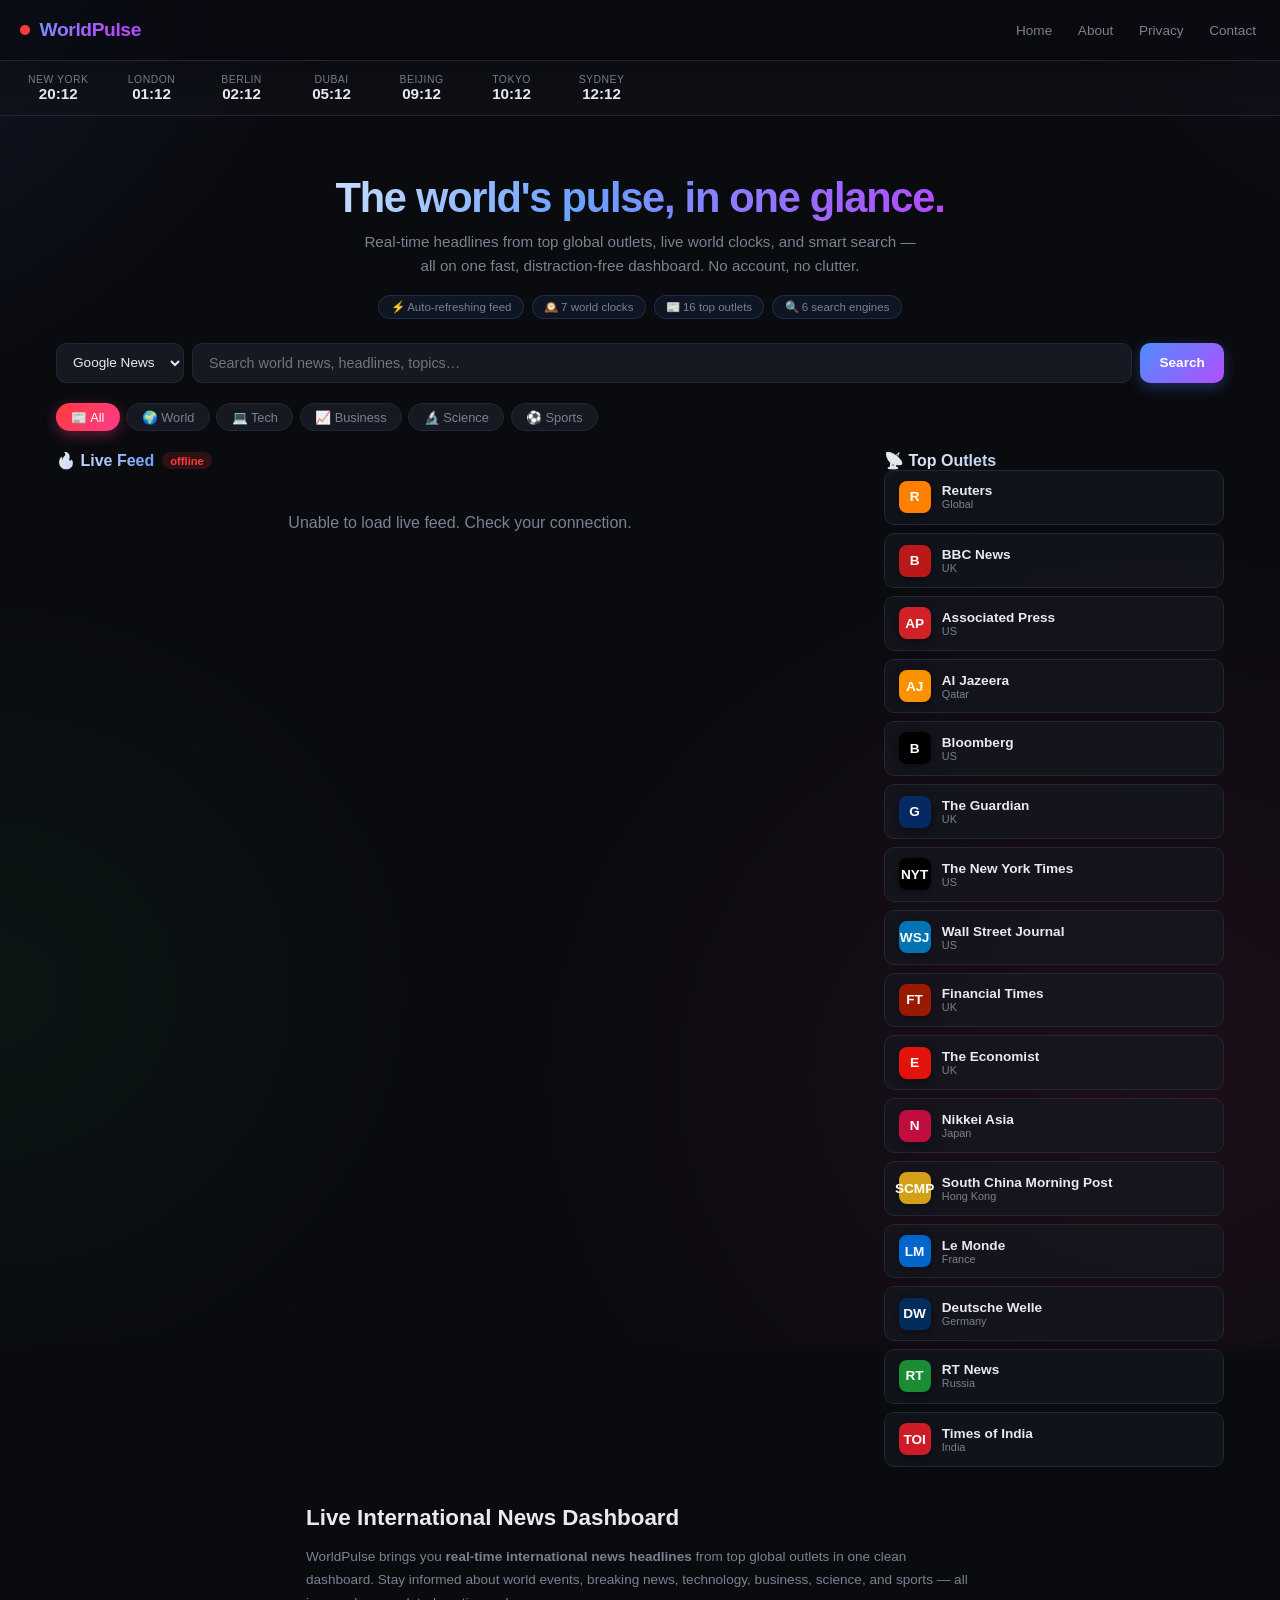
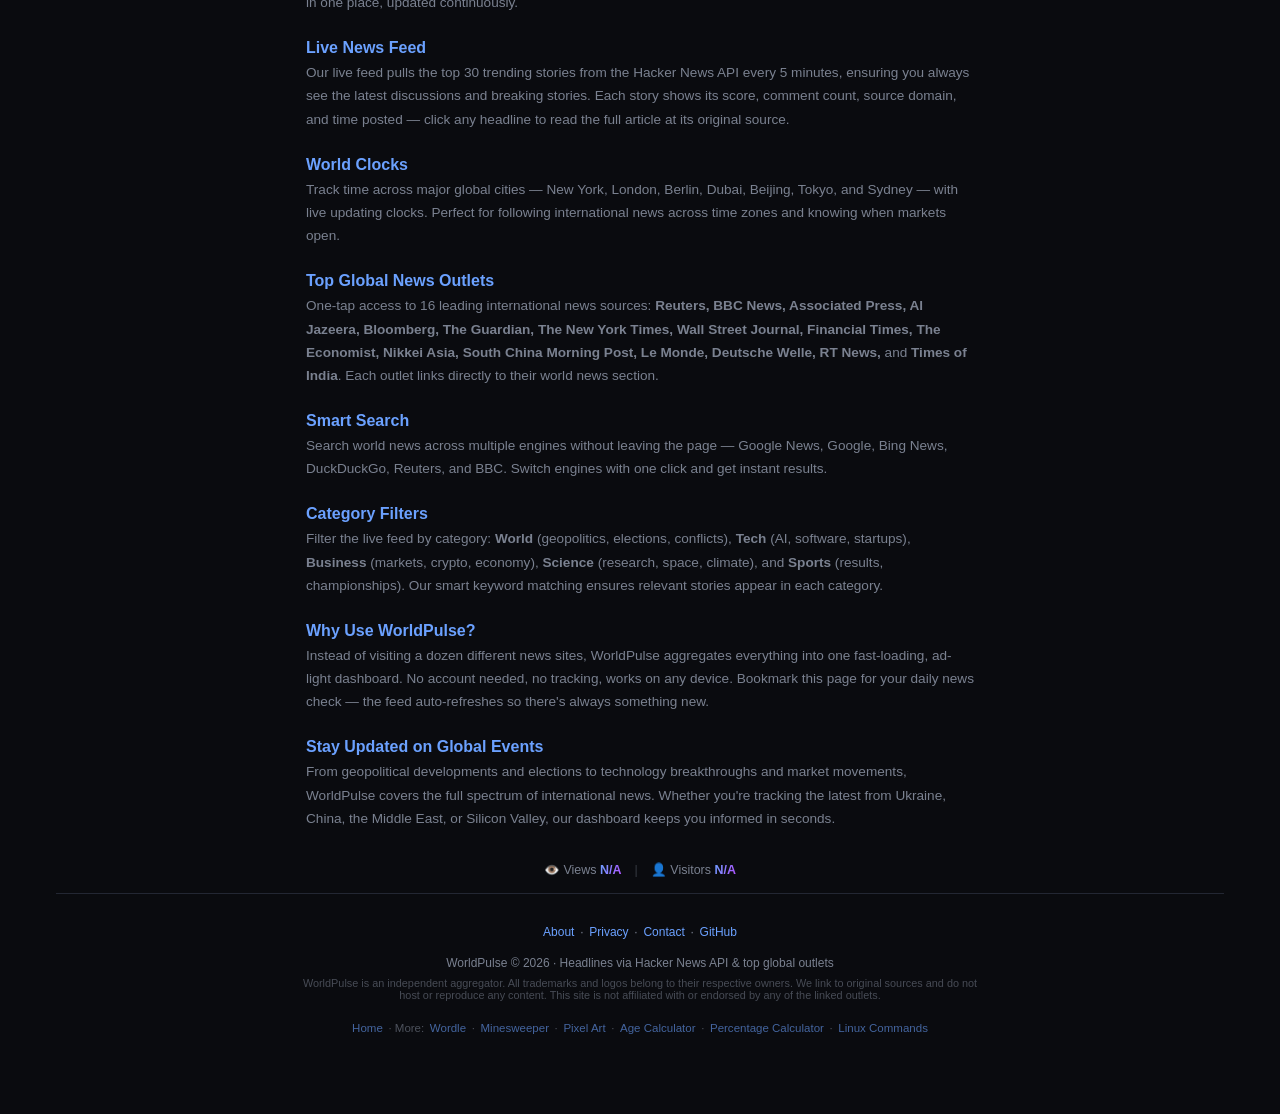
==== commit 7fc4bef9: "Redesign homepage: aurora bg, glass cards, gradient hero, entrance animations" ====
--- a/index.html
+++ b/index.html
@@ -76,6 +76,9 @@
             --accent: #4f8cff;
             --accent-hover: #6ba1ff;
             --green: #2ecc71;
+            --grad-1: #4f8cff;
+            --grad-2: #b14fff;
+            --grad-3: #ff3b8b;
         }
         body {
             font-family: -apple-system, BlinkMacSystemFont, "Segoe UI", Roboto, "Helvetica Neue", sans-serif;
@@ -83,11 +86,30 @@
             color: var(--text);
             min-height: 100vh;
             overflow-x: hidden;
+            position: relative;
+        }
+        /* Animated aurora background */
+        body::before {
+            content: "";
+            position: fixed;
+            inset: -50%;
+            z-index: -1;
+            background:
+                radial-gradient(40% 50% at 15% 20%, rgba(79,140,255,0.13), transparent 60%),
+                radial-gradient(35% 45% at 85% 15%, rgba(177,79,255,0.10), transparent 60%),
+                radial-gradient(45% 55% at 70% 85%, rgba(255,59,139,0.08), transparent 60%),
+                radial-gradient(30% 40% at 25% 80%, rgba(46,204,113,0.06), transparent 60%);
+            animation: aurora 22s ease-in-out infinite alternate;
+            filter: blur(8px);
+        }
+        @keyframes aurora {
+            0%   { transform: translate(0,0) rotate(0deg) scale(1); }
+            50%  { transform: translate(2%,-2%) rotate(6deg) scale(1.08); }
+            100% { transform: translate(-2%,2%) rotate(-4deg) scale(1.04); }
         }
 
         /* ===== Top bar ===== */
         .topbar {
-            background: var(--bg-2);
             border-bottom: 1px solid var(--border);
             padding: 0.75rem 1.25rem;
             display: flex;
@@ -98,28 +120,48 @@
             position: sticky;
             top: 0;
             z-index: 50;
-            backdrop-filter: blur(12px);
-            background: rgba(10,11,15,0.92);
+            backdrop-filter: blur(18px) saturate(160%);
+            -webkit-backdrop-filter: blur(18px) saturate(160%);
+            background: rgba(10,11,15,0.72);
+            box-shadow: 0 4px 30px rgba(0,0,0,0.25);
         }
         .brand {
             display: flex;
             align-items: center;
             gap: 0.6rem;
             font-weight: 800;
-            font-size: 1.15rem;
+            font-size: 1.2rem;
             letter-spacing: -0.02em;
+            background: linear-gradient(110deg, var(--accent-hover), var(--grad-2) 70%);
+            -webkit-background-clip: text;
+            -webkit-text-fill-color: transparent;
+            background-clip: text;
         }
         .live-dot {
             width: 10px; height: 10px;
             background: var(--red);
             border-radius: 50%;
+            position: relative;
             animation: pulse 1.5s infinite;
+        }
+        .live-dot::after {
+            content: "";
+            position: absolute;
+            inset: -4px;
+            border-radius: 50%;
+            border: 2px solid var(--red);
+            opacity: 0;
+            animation: ripple 1.5s infinite;
         }
         @keyframes pulse {
             0% { box-shadow: 0 0 0 0 rgba(255,59,59,0.6); }
             70% { box-shadow: 0 0 0 8px rgba(255,59,59,0); }
             100% { box-shadow: 0 0 0 0 rgba(255,59,59,0); }
         }
+        @keyframes ripple {
+            0% { transform: scale(0.8); opacity: 0.8; }
+            100% { transform: scale(2.4); opacity: 0; }
+        }
         .nav-links { display: flex; gap: 1.1rem; flex-wrap: wrap; }
         .nav-links a { color: var(--text-dim); text-decoration: none; font-size: 0.85rem; transition: color .2s; }
         .nav-links a:hover { color: var(--text); }
@@ -129,9 +171,11 @@
             display: flex;
             gap: 1.25rem;
             padding: 0.6rem 1.25rem;
-            background: var(--bg-2);
+            background: rgba(17,19,26,0.6);
             border-bottom: 1px solid var(--border);
+            backdrop-filter: blur(8px);
             overflow-x: auto;
+            max-width: 100%;
             scrollbar-width: none;
         }
         .clocks::-webkit-scrollbar { display: none; }
@@ -140,7 +184,11 @@
             flex-direction: column;
             align-items: center;
             min-width: 70px;
-        }
+            padding: 0.2rem 0.5rem;
+            border-radius: 8px;
+            transition: background .2s;
+        }
+        .clock:hover { background: rgba(79,140,255,0.08); }
         .clock-city { font-size: 0.65rem; color: var(--text-dim); text-transform: uppercase; letter-spacing: 0.05em; }
         .clock-time { font-size: 0.95rem; font-weight: 600; font-variant-numeric: tabular-nums; }
 
@@ -150,6 +198,7 @@
         /* ===== Search ===== */
         .search-wrap {
             display: flex;
+            flex-wrap: wrap;
             gap: 0.5rem;
             margin-bottom: 1.25rem;
         }
@@ -162,7 +211,9 @@
             font-size: 0.85rem;
             cursor: pointer;
             outline: none;
-        }
+            transition: border-color .2s, box-shadow .2s;
+        }
+        .search-wrap select:focus { border-color: var(--accent); box-shadow: 0 0 0 3px rgba(79,140,255,0.15); }
         .search-wrap input {
             flex: 1;
             background: var(--card);
@@ -172,11 +223,11 @@
             padding: 0.7rem 1rem;
             font-size: 0.9rem;
             outline: none;
-            transition: border-color .2s;
-        }
-        .search-wrap input:focus { border-color: var(--accent); }
+            transition: border-color .2s, box-shadow .2s;
+        }
+        .search-wrap input:focus { border-color: var(--accent); box-shadow: 0 0 0 3px rgba(79,140,255,0.15); }
         .search-wrap button {
-            background: var(--accent);
+            background: linear-gradient(135deg, var(--accent), var(--grad-2));
             color: #fff;
             border: none;
             border-radius: 10px;
@@ -184,9 +235,11 @@
             font-size: 0.85rem;
             font-weight: 600;
             cursor: pointer;
-            transition: background .2s;
-        }
-        .search-wrap button:hover { background: var(--accent-hover); }
+            transition: transform .15s, box-shadow .2s;
+            box-shadow: 0 4px 14px rgba(79,140,255,0.3);
+        }
+        .search-wrap button:hover { transform: translateY(-1px); box-shadow: 0 6px 20px rgba(79,140,255,0.45); }
+        .search-wrap button:active { transform: translateY(0); }
 
         /* ===== Tabs ===== */
         .tabs {
@@ -206,8 +259,13 @@
             transition: all .2s;
             user-select: none;
         }
-        .tab:hover { color: var(--text); }
-        .tab.active { background: var(--red); color: #fff; border-color: var(--red); }
+        .tab:hover { color: var(--text); border-color: var(--accent); }
+        .tab.active {
+            background: linear-gradient(135deg, var(--red), var(--grad-3));
+            color: #fff;
+            border-color: transparent;
+            box-shadow: 0 4px 14px rgba(255,59,139,0.35);
+        }
 
         /* ===== Layout: feed + sidebar ===== */
         .layout {
@@ -226,7 +284,14 @@
             gap: 0.5rem;
             margin-bottom: 0.75rem;
         }
-        .feed-header h2 { font-size: 1rem; font-weight: 700; }
+        .feed-title {
+            font-size: 1rem;
+            font-weight: 700;
+            background: linear-gradient(110deg, var(--text), var(--accent-hover));
+            -webkit-background-clip: text;
+            -webkit-text-fill-color: transparent;
+            background-clip: text;
+        }
         .feed-header .count {
             font-size: 0.7rem;
             background: var(--red-glow);
@@ -237,19 +302,42 @@
         }
         .feed { display: flex; flex-direction: column; gap: 0.6rem; }
         .story {
-            background: var(--card);
+            background: rgba(22,25,34,0.65);
+            backdrop-filter: blur(6px);
             border: 1px solid var(--border);
             border-radius: 12px;
             padding: 0.9rem 1rem;
             text-decoration: none;
             color: var(--text);
-            transition: transform .12s, border-color .12s;
+            transition: transform .18s ease, border-color .18s, box-shadow .18s;
             display: block;
-        }
-        .story:hover { transform: translateX(3px); border-color: var(--accent); }
+            position: relative;
+            overflow: hidden;
+        }
+        .story::before {
+            content: "";
+            position: absolute;
+            left: 0; top: 0; bottom: 0;
+            width: 3px;
+            background: linear-gradient(var(--accent), var(--grad-2));
+            transform: scaleY(0);
+            transform-origin: top;
+            transition: transform .25s ease;
+        }
+        .story:hover {
+            transform: translateX(3px);
+            border-color: var(--accent);
+            box-shadow: 0 8px 24px rgba(79,140,255,0.12);
+        }
+        .story:hover::before { transform: scaleY(1); }
         .story-title { font-size: 0.92rem; font-weight: 600; line-height: 1.4; margin-bottom: 0.35rem; }
         .story-meta { font-size: 0.72rem; color: var(--text-dim); display: flex; gap: 0.75rem; flex-wrap: wrap; }
         .story-meta .score { color: var(--green); font-weight: 600; }
+        .story.enter { animation: slideIn .4s ease both; }
+        @keyframes slideIn {
+            from { opacity: 0; transform: translateY(8px); }
+            to   { opacity: 1; transform: translateY(0); }
+        }
         .skeleton {
             background: linear-gradient(90deg, var(--card) 25%, var(--bg-2) 50%, var(--card) 75%);
             background-size: 200% 100%;
@@ -260,21 +348,25 @@
         @keyframes shimmer { 0% { background-position: 200% 0; } 100% { background-position: -200% 0; } }
 
         /* ===== Sidebar: outlets ===== */
-        .sidebar h2 { font-size: 1rem; font-weight: 700; margin-bottom: 0.75rem; }
         .outlets { display: flex; flex-direction: column; gap: 0.5rem; }
         .outlet {
             display: flex;
             align-items: center;
             gap: 0.7rem;
-            background: var(--card);
+            background: rgba(22,25,34,0.65);
+            backdrop-filter: blur(6px);
             border: 1px solid var(--border);
             border-radius: 10px;
             padding: 0.65rem 0.85rem;
             text-decoration: none;
             color: var(--text);
-            transition: border-color .15s, transform .15s;
-        }
-        .outlet:hover { border-color: var(--accent); transform: translateX(2px); }
+            transition: border-color .15s, transform .15s, box-shadow .15s;
+        }
+        .outlet:hover {
+            border-color: var(--accent);
+            transform: translateX(2px);
+            box-shadow: 0 6px 18px rgba(0,0,0,0.25);
+        }
         .outlet-badge {
             width: 32px; height: 32px;
             border-radius: 8px;
@@ -283,9 +375,54 @@
             font-size: 0.85rem;
             flex-shrink: 0;
             color: #fff;
+            box-shadow: 0 2px 8px rgba(0,0,0,0.4);
         }
         .outlet-name { font-size: 0.85rem; font-weight: 600; }
         .outlet-region { font-size: 0.68rem; color: var(--text-dim); }
+
+        /* ===== Hero ===== */
+        .hero {
+            text-align: center;
+            padding: 2.2rem 1rem 1.5rem;
+            animation: fadeUp .6s ease both;
+        }
+        @keyframes fadeUp {
+            from { opacity: 0; transform: translateY(12px); }
+            to   { opacity: 1; transform: translateY(0); }
+        }
+        .hero h1 {
+            font-size: clamp(1.7rem, 4vw, 2.6rem);
+            font-weight: 800;
+            letter-spacing: -0.03em;
+            line-height: 1.1;
+            margin-bottom: 0.6rem;
+            background: linear-gradient(110deg, #fff 10%, var(--accent-hover) 45%, var(--grad-2) 75%, var(--grad-3));
+            -webkit-background-clip: text;
+            -webkit-text-fill-color: transparent;
+            background-clip: text;
+        }
+        .hero p {
+            color: var(--text-dim);
+            font-size: 0.95rem;
+            max-width: 560px;
+            margin: 0 auto;
+            line-height: 1.6;
+        }
+        .hero .hero-badges {
+            display: flex;
+            justify-content: center;
+            gap: 0.5rem;
+            flex-wrap: wrap;
+            margin-top: 1rem;
+        }
+        .hero .hero-badges span {
+            font-size: 0.72rem;
+            color: var(--text-dim);
+            background: rgba(79,140,255,0.08);
+            border: 1px solid rgba(79,140,255,0.2);
+            padding: 0.25rem 0.7rem;
+            border-radius: 999px;
+        }
 
         /* ===== Footer ===== */
         .stats {
@@ -294,7 +431,13 @@
             font-size: 0.78rem;
             color: var(--text-dim);
         }
-        .stats strong { color: var(--accent-hover); font-variant-numeric: tabular-nums; }
+        .stats strong {
+            background: linear-gradient(110deg, var(--accent-hover), var(--grad-2));
+            -webkit-background-clip: text;
+            -webkit-text-fill-color: transparent;
+            background-clip: text;
+            font-variant-numeric: tabular-nums;
+        }
         .stat-divider { margin: 0 0.6rem; opacity: 0.4; }
         footer {
             text-align: center;
@@ -423,6 +566,18 @@
 <div class="clocks" id="clocks"></div>
 
 <main class="container">
+    <!-- Hero -->
+    <section class="hero">
+        <h1>The world's pulse, in one glance.</h1>
+        <p>Real-time headlines from top global outlets, live world clocks, and smart search — all on one fast, distraction-free dashboard. No account, no clutter.</p>
+        <div class="hero-badges">
+            <span>⚡ Auto-refreshing feed</span>
+            <span>🕰️ 7 world clocks</span>
+            <span>📰 16 top outlets</span>
+            <span>🔍 6 search engines</span>
+        </div>
+    </section>
+
     <!-- Search -->
     <div class="search-wrap">
         <select id="engine">
@@ -473,7 +628,7 @@
 
     <!-- Static SEO content for crawlers -->
     <section style="max-width:700px;margin:2rem auto;color:var(--text-dim);font-size:0.85rem;line-height:1.7;padding:0 1rem;">
-        <h1 style="font-size:1.4rem;color:var(--text);margin-bottom:0.5rem;">WorldPulse — Live International News Dashboard</h1>
+        <h2 style="font-size:1.4rem;color:var(--text);margin-bottom:0.5rem;">Live International News Dashboard</h2>
         <p>WorldPulse brings you <strong>real-time international news headlines</strong> from top global outlets in one clean dashboard. Stay informed about world events, breaking news, technology, business, science, and sports — all in one place, updated continuously.</p>
         <h2 style="font-size:1rem;color:var(--accent-hover);margin-top:1.25rem;">Live News Feed</h2>
         <p>Our live feed pulls the top 30 trending stories from the Hacker News API every 5 minutes, ensuring you always see the latest discussions and breaking stories. Each story shows its score, comment count, source domain, and time posted — click any headline to read the full article at its original source.</p>
@@ -616,7 +771,7 @@
         const time = timeAgo(s.time);
         const safeTitle = s.title.replace(/&/g, "&amp;").replace(/</g, "&lt;").replace(/>/g, "&gt;");
         const a = document.createElement("a");
-        a.className = "story";
+        a.className = "story enter";
         a.href = s.url || `https://news.ycombinator.com/item?id=${s.id}`;
         a.target = "_blank";
         a.rel = "noopener";
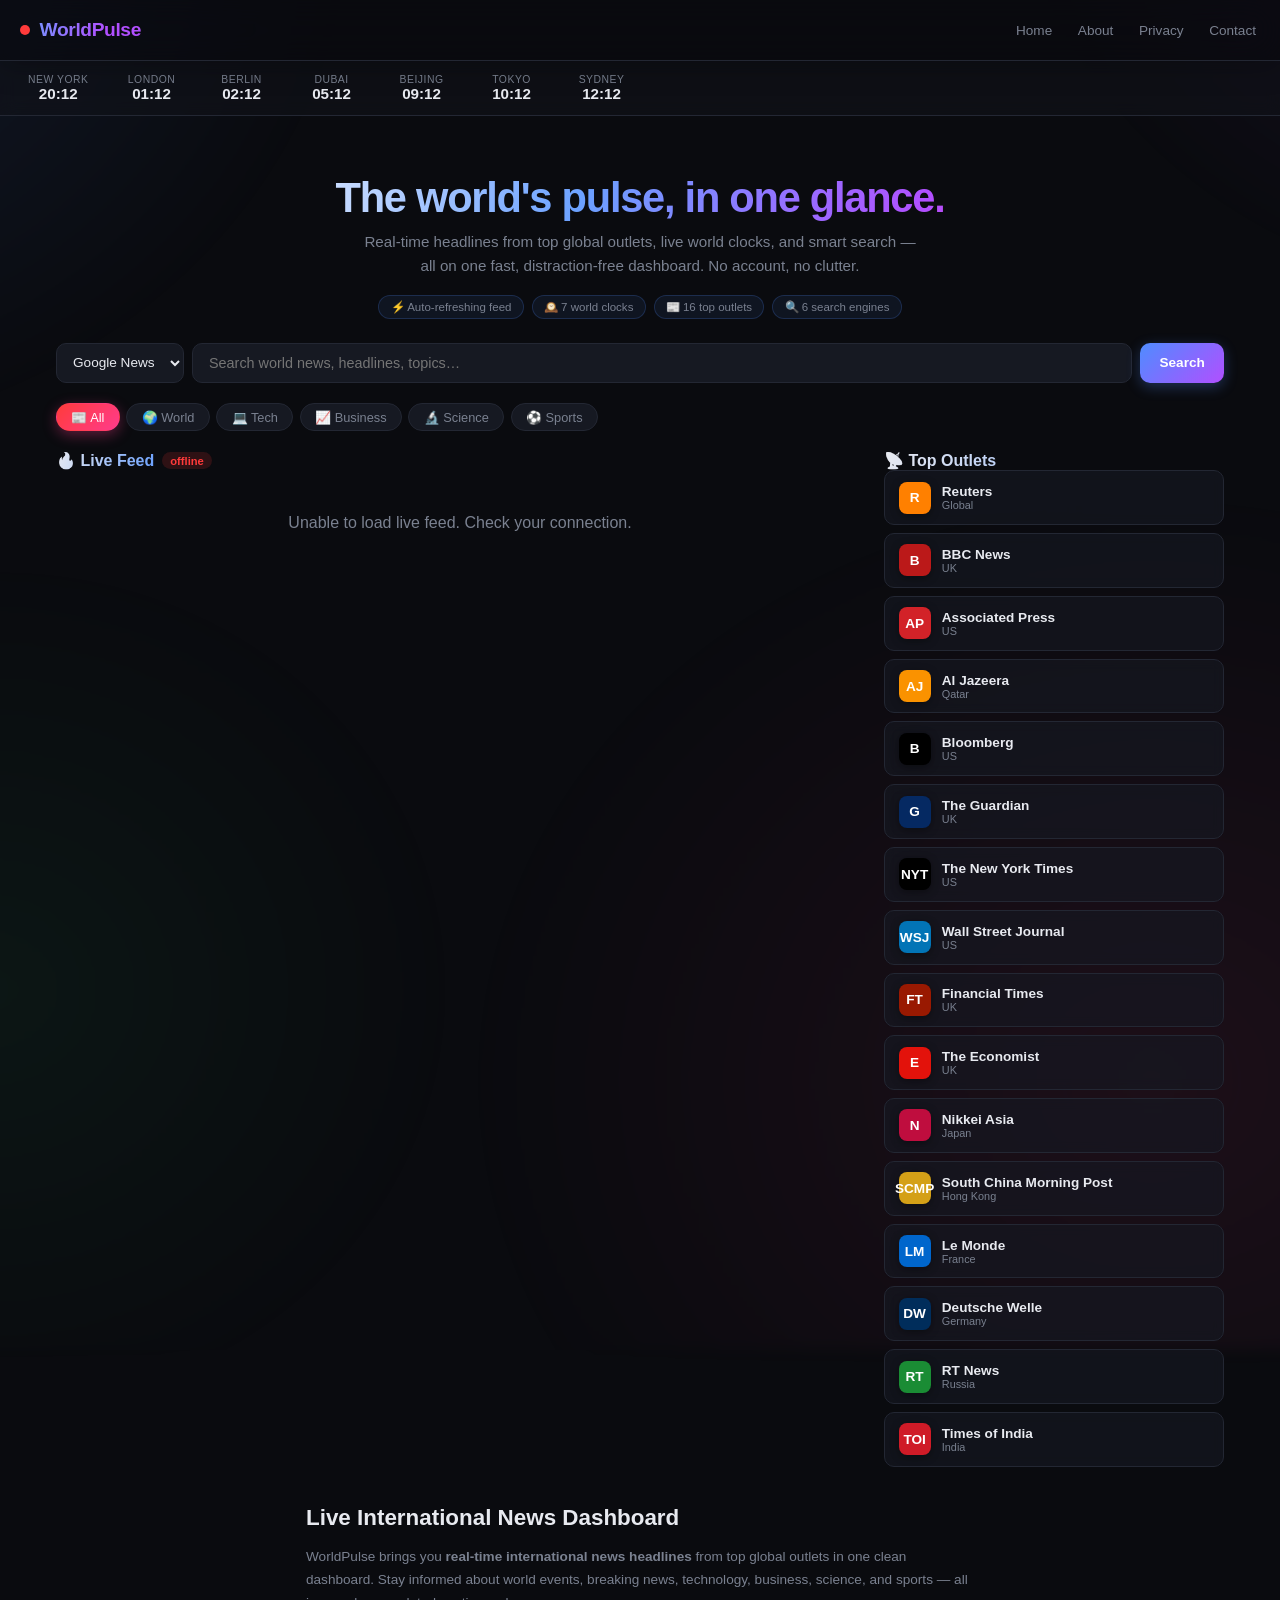
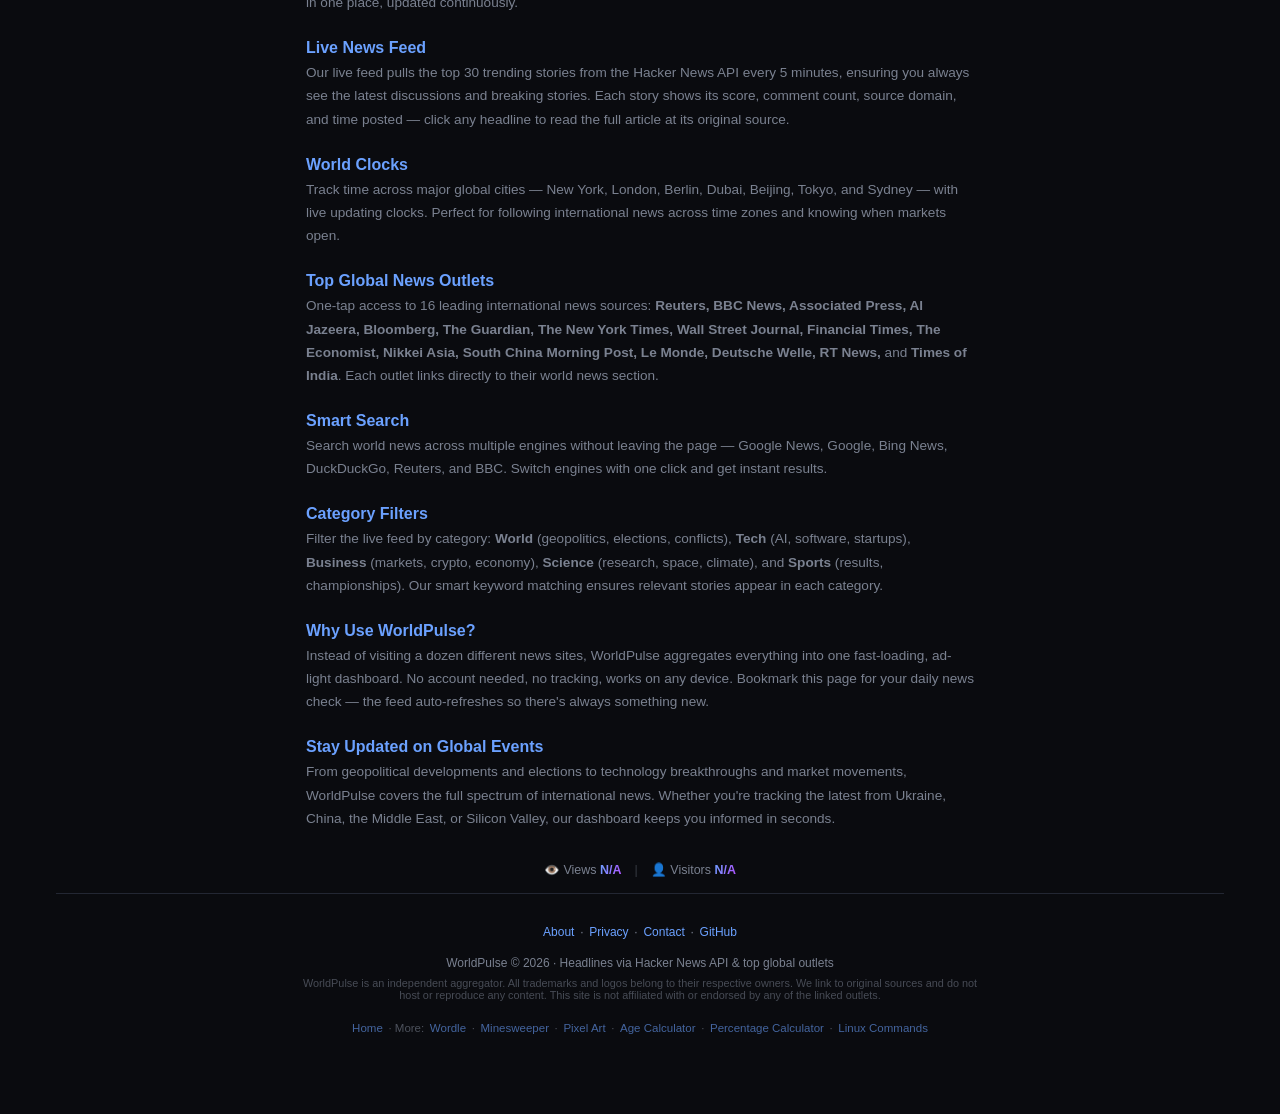
==== commit 41dd1103: "rename: hello-github-pages -> worldpulse + add Chinese i18n + fix og:image paths" ====
--- a/index.html
+++ b/index.html
@@ -21,11 +21,11 @@
     <meta property="og:title" content="WorldPulse · Live International News Dashboard">
     <meta property="og:description" content="WorldPulse — Live international news dashboard with real-time headlines, world clocks, and top global outlets.">
     <meta property="og:url" content="https://jimmywithfiona.com/worldpulse/">
-    <meta property="og:image" content="https://jimmywithfiona.com/hello-github-pages/og.png">
+    <meta property="og:image" content="https://jimmywithfiona.com/worldpulse/og.png">
     <meta name="twitter:card" content="summary_large_image">
     <meta name="twitter:title" content="WorldPulse · Live International News Dashboard">
     <meta name="twitter:description" content="WorldPulse — Live international news dashboard with real-time headlines, world clocks, and top global outlets.">
-    <meta name="twitter:image" content="https://jimmywithfiona.com/hello-github-pages/og.png">
+    <meta name="twitter:image" content="https://jimmywithfiona.com/worldpulse/og.png">
     <script async src="https://pagead2.googlesyndication.com/pagead/js/adsbygoogle.js?client=ca-pub-1840337371416691" crossorigin="anonymous"></script>
 
     <!-- Favicon -->
@@ -864,5 +864,35 @@
 // Auto-refresh feed every 5 minutes
 setInterval(loadFeed, 300000);
 </script>
+<!-- I18N-FULL -->
+<script>
+(function(){
+var lang=(navigator.language||navigator.userLanguage||"en").toLowerCase();
+if(!lang.startsWith("zh"))return;
+var ZH={"Home":"首页","About":"关于","Privacy":"隐私","Contact":"联系","The world's pulse, in one glance.":"世界脉搏，一目了然。","Real-time headlines from top global outlets, live world clocks, and smart search — all on one fast, distraction-free dashboard. No account, no clutter.":"来自全球顶级媒体的实时头条、世界时钟和智能搜索——全部集中在一个快速、无干扰的仪表盘上。无需账号，没有杂乱。","⚡ Auto-refreshing feed":"⚡ 自动刷新的信息流","🕰️ 7 world clocks":"🕰️ 7 个世界时钟","📰 16 top outlets":"📰 16 家顶级媒体","🔍 6 search engines":"🔍 6 个搜索引擎","Search":"搜索","📰 All":"📰 全部","🌍 World":"🌍 世界","💻 Tech":"💻 科技","📈 Business":"📈 商业","🔬 Science":"🔬 科学","⚽ Sports":"⚽ 体育","🔥 Live Feed":"🔥 实时信息流","loading…":"加载中…","📡 Top Outlets":"📡 顶级媒体","Global":"全球","Live International News Dashboard":"实时国际新闻仪表盘","WorldPulse brings you":"WorldPulse 为您带来","real-time international news headlines":"实时国际新闻头条","from top global outlets in one clean dashboard. Stay informed about world events, breaking news, technology, business, science, and sports — all in one place, updated continuously.":"来自全球顶级媒体，呈现在一个简洁的仪表盘上。随时了解世界事件、突发新闻、科技、商业、科学和体育——尽在一处，持续更新。","Live News Feed":"实时新闻信息流","Our live feed pulls the top 30 trending stories from the Hacker News API every 5 minutes, ensuring you always see the latest discussions and breaking stories. Each story shows its score, comment count, source domain, and time posted — click any headline to read the full article at its original source.":"我们的实时信息流每 5 分钟从 Hacker News API 获取排名前 30 的热门报道，确保您始终看到最新的讨论和突发新闻。每篇报道显示其评分、评论数、来源域名和发布时间——点击任意标题即可在原始来源阅读完整文章。","World Clocks":"世界时钟","Track time across major global cities — New York, London, Berlin, Dubai, Beijing, Tokyo, and Sydney — with live updating clocks. Perfect for following international news across time zones and knowing when markets open.":"实时追踪全球主要城市的时间——New York、London、Berlin、Dubai、Beijing、Tokyo 和 Sydney——时钟实时更新。非常适合跨时区关注国际新闻以及了解市场开盘时间。","Top Global News Outlets":"全球顶级新闻媒体","One-tap access to 16 leading international news sources:":"一键访问 16 家国际领先新闻来源：","and":"和",". Each outlet links directly to their world news section.":"。每家媒体直接链接到其世界新闻版块。","Smart Search":"智能搜索","Search world news across multiple engines without leaving the page — Google News, Google, Bing News, DuckDuckGo, Reuters, and BBC. Switch engines with one click and get instant results.":"无需离开页面即可跨多个搜索引擎搜索世界新闻——Google News、Google、Bing News、DuckDuckGo、Reuters 和 BBC。一键切换搜索引擎，即时获取结果。","Category Filters":"分类筛选","Filter the live feed by category:":"按分类筛选实时信息流：","World":"世界","(geopolitics, elections, conflicts),":"（地缘政治、选举、冲突），","Tech":"科技","(AI, software, startups),":"（人工智能、软件、初创企业），","Business":"商业","(markets, crypto, economy),":"（市场、加密货币、经济），","Science":"科学","(research, space, climate), and":"（研究、太空、气候），以及","Sports":"体育","(results, championships). Our smart keyword matching ensures relevant stories appear in each category.":"（赛果、锦标赛）。我们的智能关键词匹配确保相关报道出现在各个分类中。","Why Use WorldPulse?":"为什么使用 WorldPulse？","Instead of visiting a dozen different news sites, WorldPulse aggregates everything into one fast-loading, ad-light dashboard. No account needed, no tracking, works on any device. Bookmark this page for your daily news check — the feed auto-refreshes so there's always something new.":"无需访问十几个不同的新闻网站，WorldPulse 将所有内容聚合到一个加载快速、广告稀少的仪表盘中。无需账号、无追踪，适用于任何设备。收藏此页用于每日新闻查看——信息流自动刷新，总有新内容。","Stay Updated on Global Events":"随时掌握全球动态","From geopolitical developments and elections to technology breakthroughs and market movements, WorldPulse covers the full spectrum of international news. Whether you're tracking the latest from Ukraine, China, the Middle East, or Silicon Valley, our dashboard keeps you informed in seconds.":"从地缘政治动态和选举到技术突破和市场走势，WorldPulse 涵盖国际新闻的方方面面。无论您是追踪 Ukraine、China、Middle East 还是 Silicon Valley 的最新动态，我们的仪表盘都能在数秒内让您了如指掌。","👁️ Views":"👁️ 浏览量","👤 Visitors":"👤 访客数","WorldPulse © 2026 · Headlines via Hacker News API & top global outlets":"WorldPulse © 2026 · 头条来自 Hacker News API 和全球顶级媒体","WorldPulse is an independent aggregator. All trademarks and logos belong to their respective owners. We link to original sources and do not host or reproduce any content. This site is not affiliated with or endorsed by any of the linked outlets.":"WorldPulse 是一个独立的聚合器。所有商标和标志均归其各自所有者所有。我们链接到原始来源，不托管或复制任何内容。本站不隶属于任何链接的媒体，也未获得其认可。","· More:":"· 更多：","Minesweeper":"扫雷","Pixel Art":"像素艺术","Age Calculator":"年龄计算器","Percentage Calculator":"百分比计算器","Linux Commands":"Linux 命令"};
+function walk(node){
+if(node.nodeType===3){
+var t=node.textContent,k=t.trim();
+if(k&&ZH[k]){node.textContent=t.replace(k,ZH[k])}
+}else if(node.nodeType===1&&node.tagName!=="SCRIPT"&&node.tagName!=="STYLE"&&node.tagName!=="NOSCRIPT"){
+if(node.childNodes.length>1){
+var full=node.textContent.trim();
+if(ZH[full]){node.textContent=ZH[full];return}
+}
+for(var i=0;i<node.childNodes.length;i++){walk(node.childNodes[i])}
+}
+}
+walk(document.body);
+document.documentElement.lang="zh-CN";
+var mo=new MutationObserver(function(muts){
+muts.forEach(function(m){
+if(m.type==="childList"){m.addedNodes.forEach(function(n){walk(n)})}
+else if(m.type==="characterData"){walk(m.target)}
+});
+});
+mo.observe(document.body,{childList:true,subtree:true,characterData:true});
+})();
+</script>
+<!-- /I18N-FULL -->
 </body>
 </html>
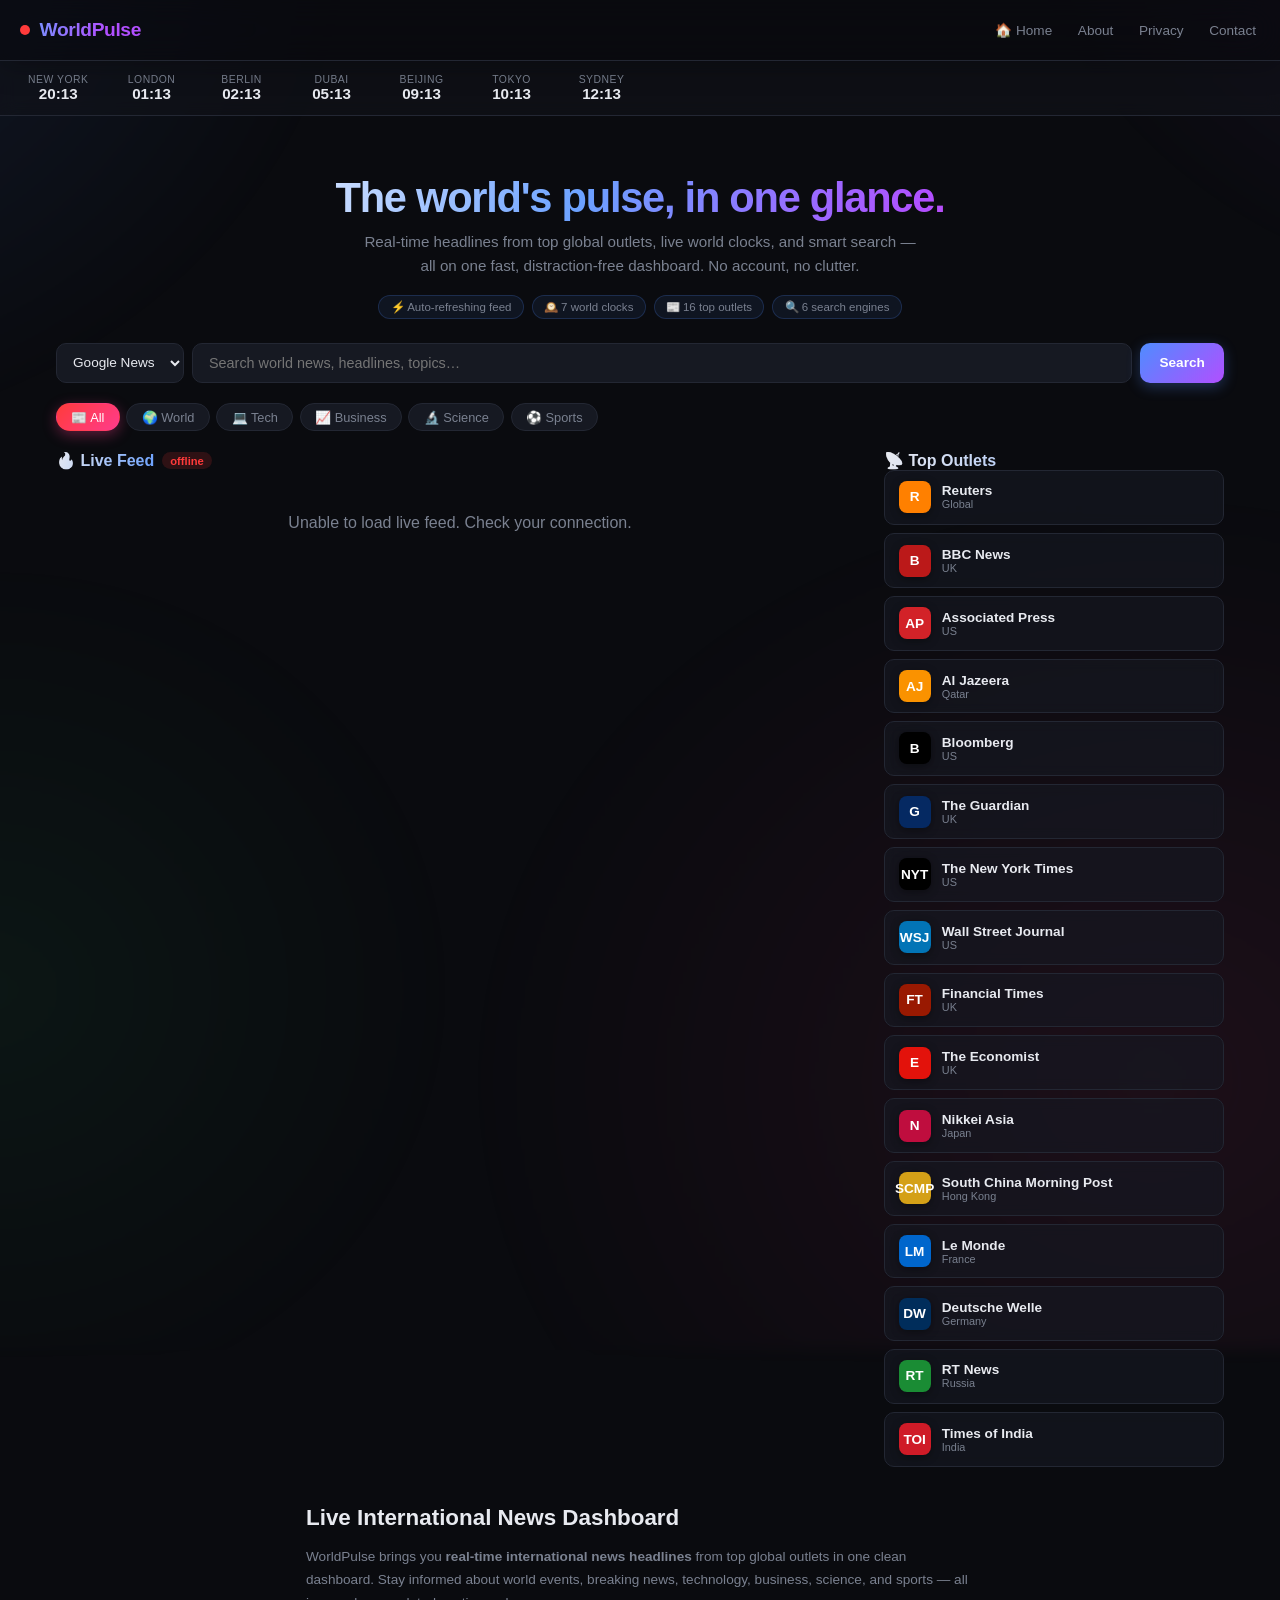
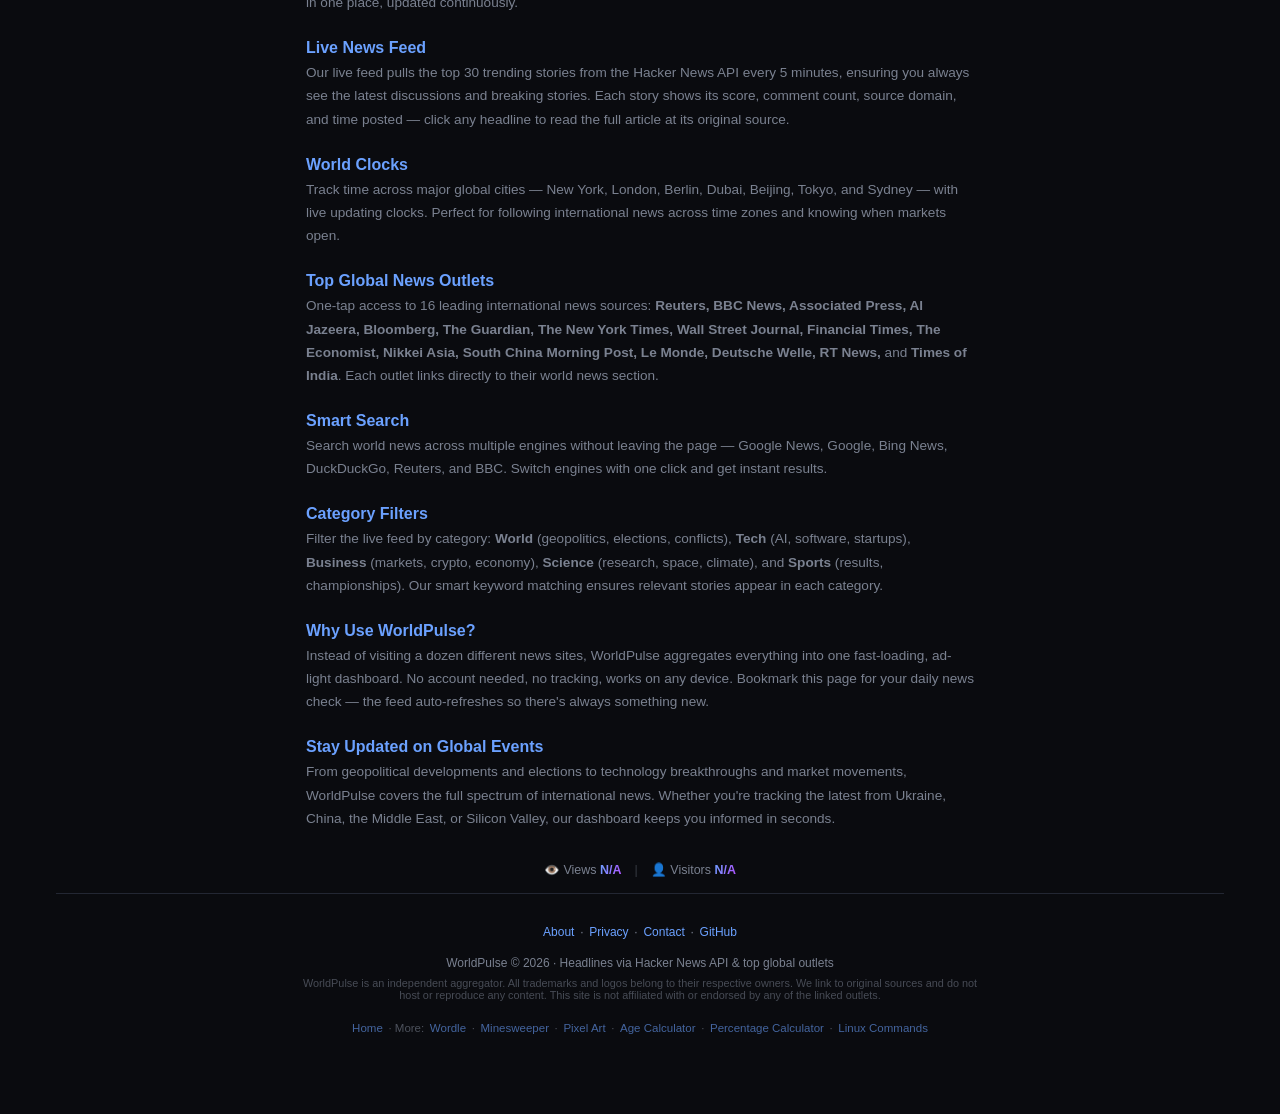
==== commit 050a874d: "fix: Home nav link now points to main site (/) instead of self" ====
--- a/index.html
+++ b/index.html
@@ -555,7 +555,7 @@
         WorldPulse
     </div>
     <div class="nav-links">
-        <a href="index.html">Home</a>
+        <a href="/">🏠 Home</a>
         <a href="about.html">About</a>
         <a href="privacy.html">Privacy</a>
         <a href="contact.html">Contact</a>
